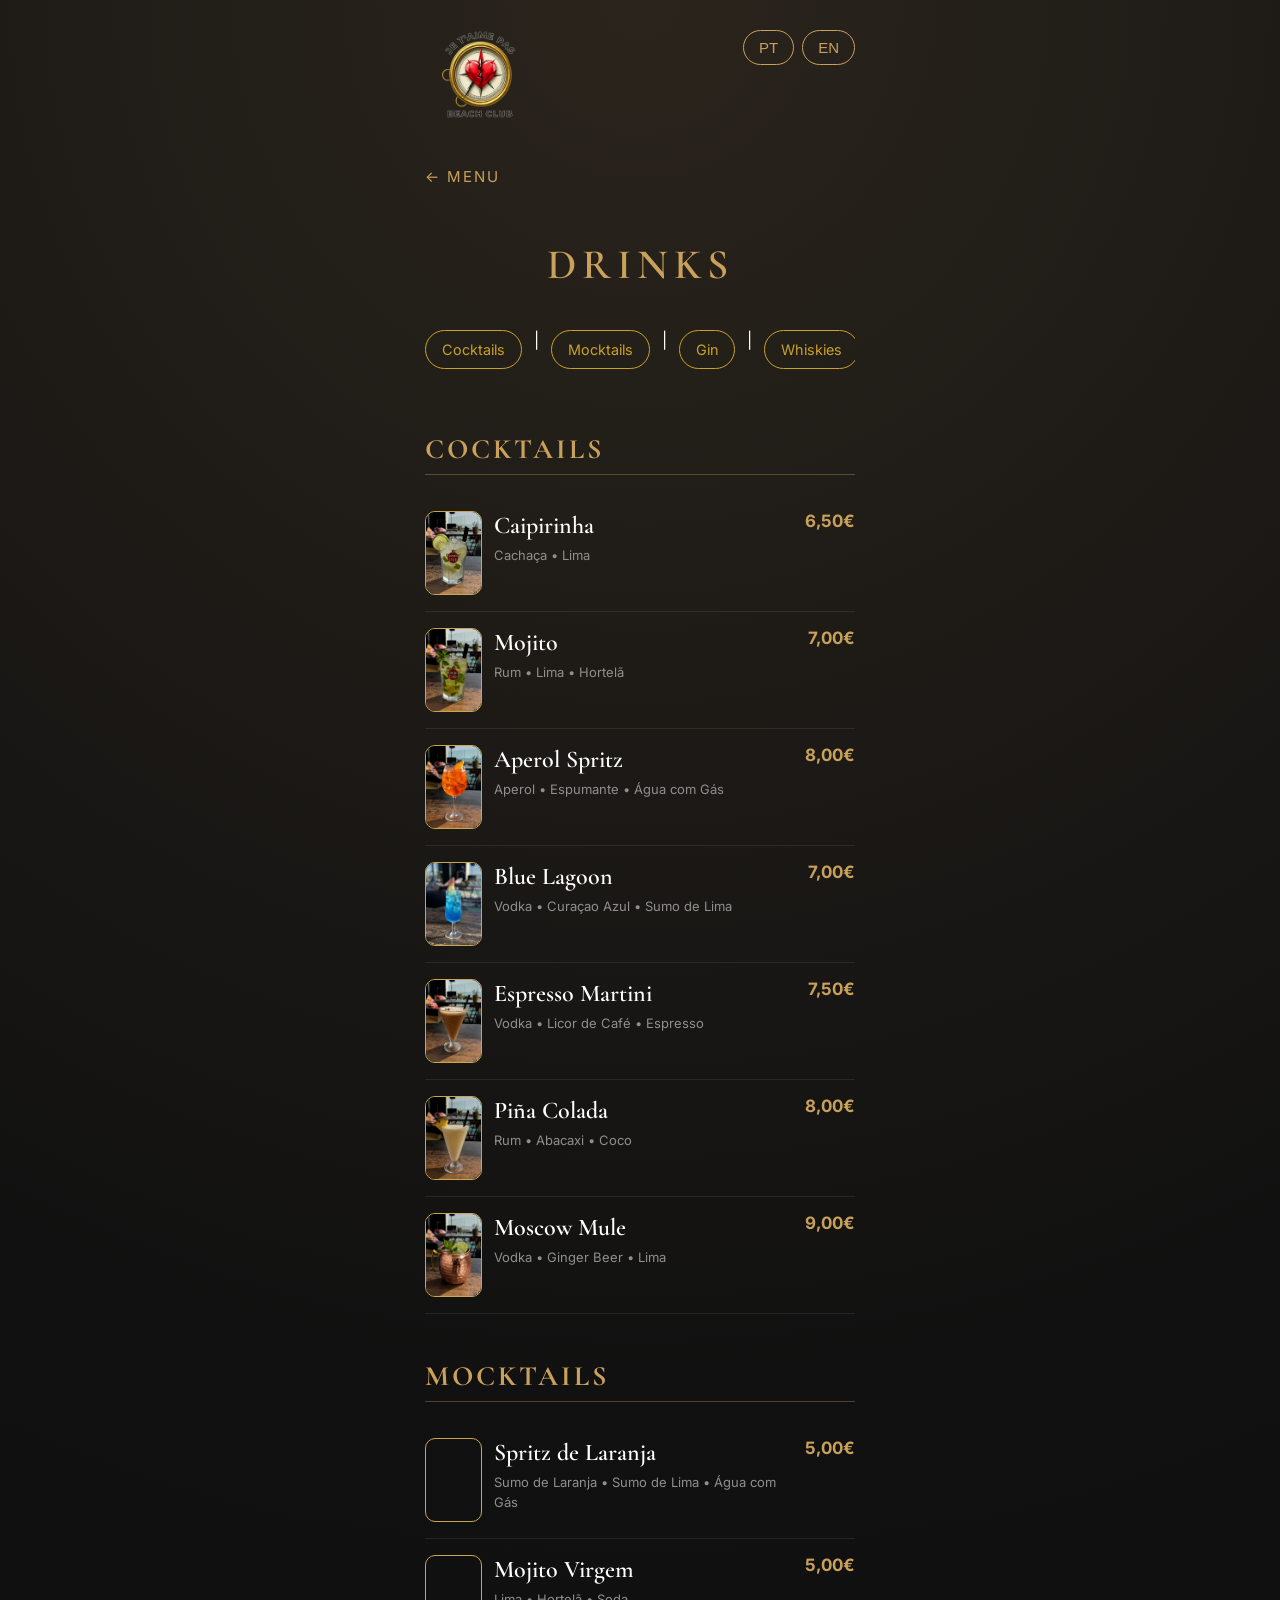
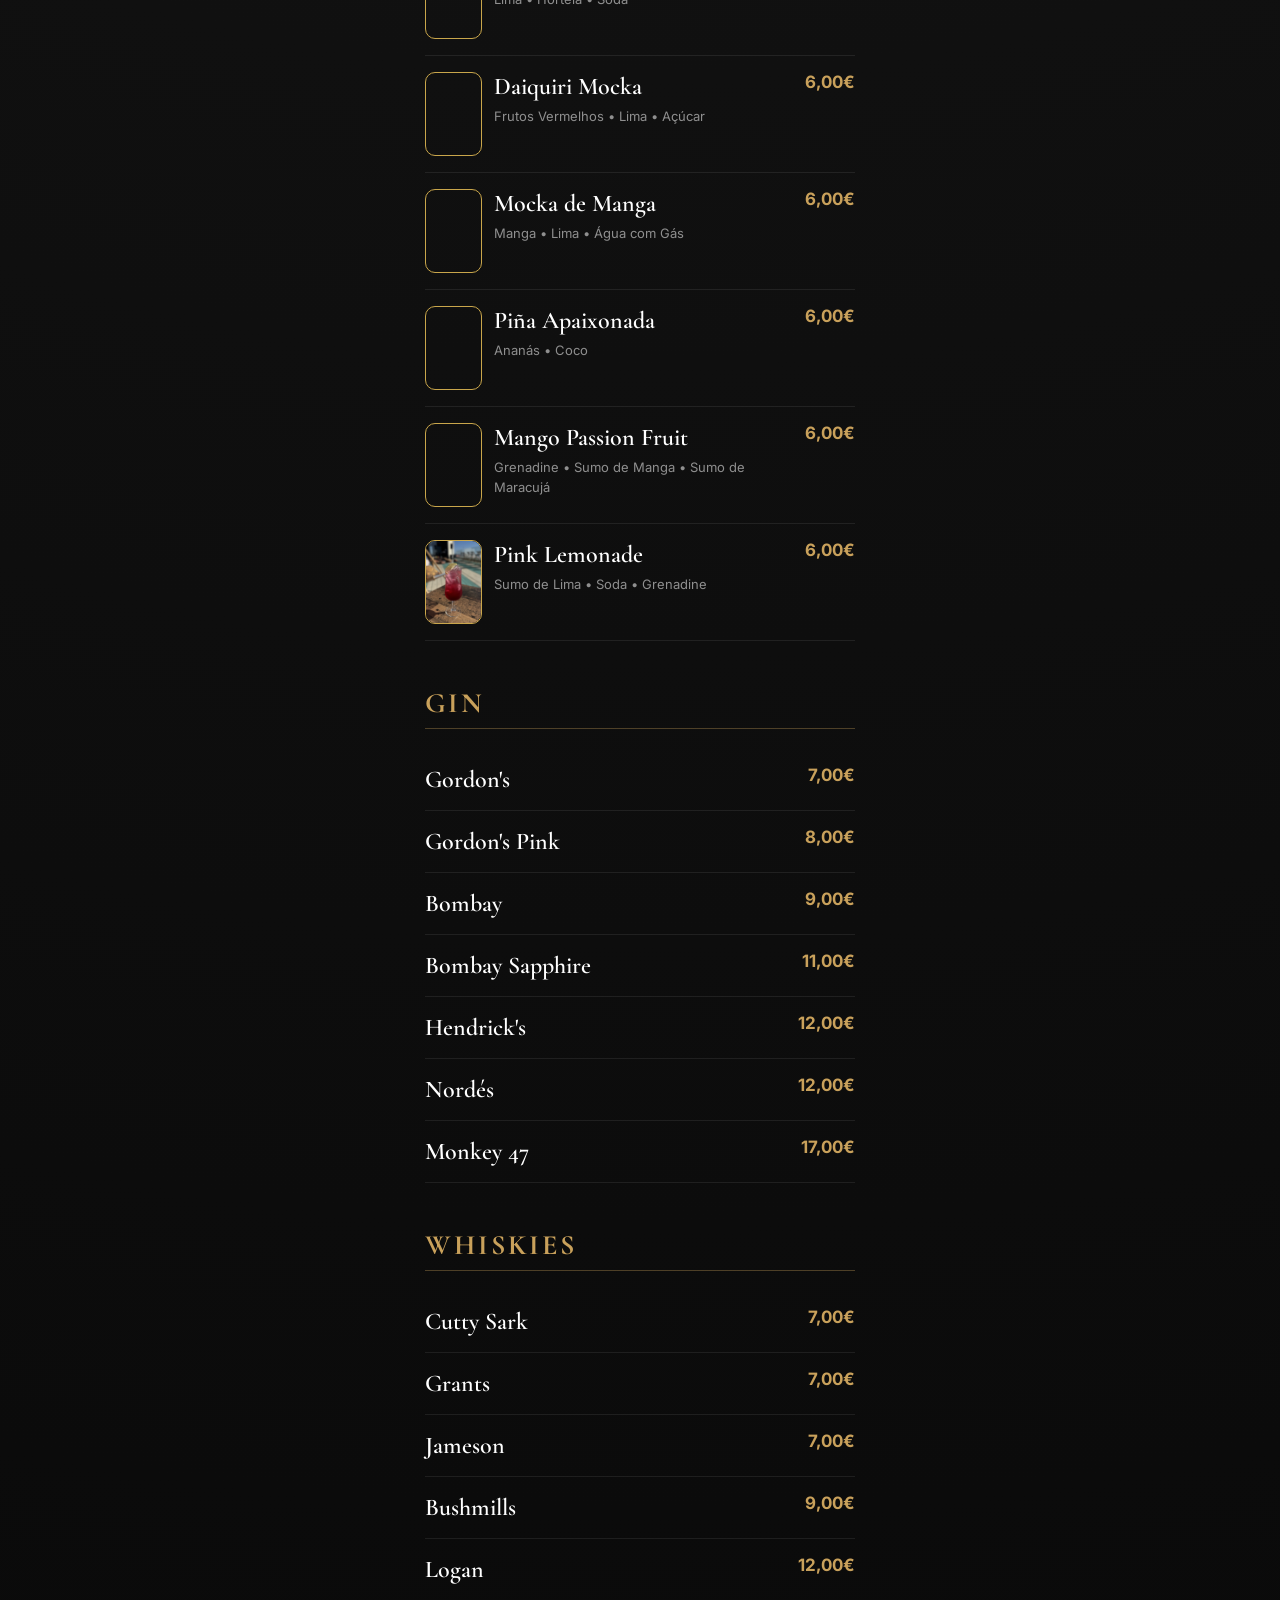
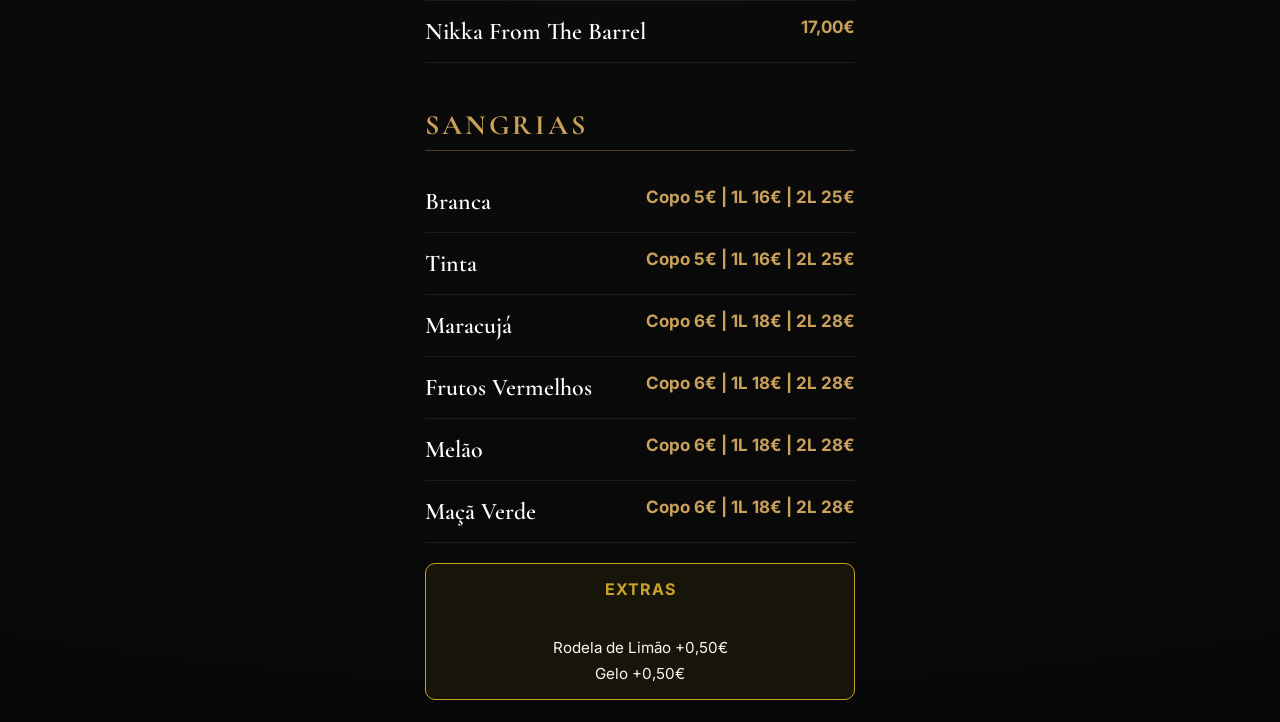
==== drinks.html @ b37f5571 "Update drinks.html" ====
<!DOCTYPE html>
<html lang="pt">
<head>

<meta charset="UTF-8">
<meta name="viewport" content="width=device-width, initial-scale=1.0">

<title>Drinks | Je T'aime Pas Beach Club</title>

<link rel="preconnect" href="https://fonts.googleapis.com">
<link rel="preconnect" href="https://fonts.gstatic.com" crossorigin>

<link href="https://fonts.googleapis.com/css2?family=Cormorant+Garamond:wght@500;600;700&family=Inter:wght@300;400;500;600&display=swap" rel="stylesheet">

<link rel="stylesheet" href="style.css">

</head>

<body>

<div class="wrap">

<header>

<div class="logo">
<img src="logo.png.PNG" alt="Logo">
</div>

<div class="lang">
<button id="ptBtn">PT</button>
<button id="enBtn">EN</button>
</div>

</header>

<a class="back" href="index.html" id="backMenu">← MENU</a>

<h1 id="drinksTitle">DRINKS</h1>

<nav class="menu-tabs">
    <a href="#cocktails">Cocktails</a>
    <span>|</span>
    <a href="#mocktails">Mocktails</a>
    <span>|</span>
    <a href="#gin">Gin</a>
    <span>|</span>
    <a href="#whiskies">Whiskies</a>
    <span>|</span>
    <a href="#sangrias">Sangrias</a>
</nav>

<h2 id="cocktails">COCKTAILS</h2>

<!-- Caipirinha -->

<div class="drink">

    <img src="caipirinha.JPG"
         class="drink-photo"
         onclick="openImage(this.src)"
         alt="Caipirinha">

    <div class="drink-info">
        <strong>Caipirinha</strong>
        <small>Cachaça • Lima</small>
    </div>

    <span>6,50€</span>

</div>

<!-- Mojito -->

<div class="drink">

    <img src="mojito.jpg"
     class="drink-photo"
     onclick="openImage(this.src)"
     alt="Mojito">

    <div class="drink-info">
        <strong>Mojito</strong>
        <small>Rum • Lima • Hortelã</small>
    </div>

    <span>7,00€</span>

</div>

<!-- Aperol -->

<div class="drink">

    <img src="aperolspritz.JPG"
         class="drink-photo"
         onclick="openImage(this.src)"
         alt="Aperol Spritz">

    <div class="drink-info">
        <strong>Aperol Spritz</strong>
        <small>Aperol • Espumante • Água com Gás</small>
    </div>

    <span>8,00€</span>

</div>

<!-- Blue Lagoon -->

<div class="drink">

    <img src="bluelagoon.jpg"
         class="drink-photo"
         onclick="openImage(this.src)"
         alt="Blue Lagoon">

    <div class="drink-info">
        <strong>Blue Lagoon</strong>
        <small>Vodka • Curaçao Azul • Sumo de Lima</small>
    </div>

    <span>7,00€</span>

</div>
    
<!-- Espresso Martini -->

<div class="drink">

    <img src="espressomartini.jpg"
         class="drink-photo"
         onclick="openImage(this.src)"
         alt="Espresso Martini">

    <div class="drink-info">
        <strong>Espresso Martini</strong>
        <small>Vodka • Licor de Café • Espresso</small>
    </div>

    <span>7,50€</span>

</div>

<!-- Piña Colada -->

<div class="drink">

    <img src="pinacolada.jpg"
         class="drink-photo"
         onclick="openImage(this.src)"
         alt="Piña Colada">

    <div class="drink-info">
        <strong>Piña Colada</strong>
        <small>Rum • Abacaxi • Coco</small>
    </div>

    <span>8,00€</span>

</div>

<!-- Moscow Mule -->

<div class="drink">

    <img src="moscowmule.jpg"
         class="drink-photo"
         onclick="openImage(this.src)"
         alt="Moscow Mule">

    <div class="drink-info">
        <strong>Moscow Mule</strong>
        <small>Vodka • Ginger Beer • Lima</small>
    </div>

    <span>9,00€</span>

</div>

<h2 id="mocktails">MOCKTAILS</h2>

<div class="drink">

    <div class="drink-photo"></div>

    <div class="drink-info">
        <strong>Spritz de Laranja</strong>
        <small>Sumo de Laranja • Sumo de Lima • Água com Gás</small>
    </div>

    <span>5,00€</span>

</div>

<div class="drink">

    <div class="drink-photo"></div>

    <div class="drink-info">
        <strong>Mojito Virgem</strong>
        <small>Lima • Hortelã • Soda</small>
    </div>

    <span>5,00€</span>

</div>

<div class="drink">

    <div class="drink-photo"></div>

    <div class="drink-info">
        <strong>Daiquiri Mocka</strong>
        <small>Frutos Vermelhos • Lima • Açúcar</small>
    </div>

    <span>6,00€</span>

</div>

<div class="drink">

    <div class="drink-photo"></div>

    <div class="drink-info">
        <strong>Mocka de Manga</strong>
        <small>Manga • Lima • Água com Gás</small>
    </div>

    <span>6,00€</span>

</div>

<div class="drink">

    <div class="drink-photo"></div>

    <div class="drink-info">
        <strong>Piña Apaixonada</strong>
        <small>Ananás • Coco</small>
    </div>

    <span>6,00€</span>

</div>

<div class="drink">

    <div class="drink-photo"></div>

    <div class="drink-info">
        <strong>Mango Passion Fruit</strong>
        <small>Grenadine • Sumo de Manga • Sumo de Maracujá</small>
    </div>

    <span>6,00€</span>

</div>

<div class="drink">

    <img src="pinklemonade.jpg"
         class="drink-photo"
         onclick="openImage(this.src)"
         alt="Pink Lemonade">

    <div class="drink-info">
        <strong>Pink Lemonade</strong>
        <small>Sumo de Lima • Soda • Grenadine</small>
    </div>

    <span>6,00€</span>

</div>
<h2 id="gin">GIN</h2>

<div class="drink">
    <div class="drink-info">
        <strong>Gordon's</strong>
    </div>
    <span>7,00€</span>
</div>

<div class="drink">
    <div class="drink-info">
        <strong>Gordon's Pink</strong>
    </div>
    <span>8,00€</span>
</div>

<div class="drink">
    <div class="drink-info">
        <strong>Bombay</strong>
    </div>
    <span>9,00€</span>
</div>

<div class="drink">
    <div class="drink-info">
        <strong>Bombay Sapphire</strong>
    </div>
    <span>11,00€</span>
</div>

<div class="drink">
    <div class="drink-info">
        <strong>Hendrick's</strong>
    </div>
    <span>12,00€</span>
</div>

<div class="drink">
    <div class="drink-info">
        <strong>Nordés</strong>
    </div>
    <span>12,00€</span>
</div>

<div class="drink">
    <div class="drink-info">
        <strong>Monkey 47</strong>
    </div>
    <span>17,00€</span>
</div>

<h2 id="whiskies">WHISKIES</h2>

<div class="drink">
    <div class="drink-info">
        <strong>Cutty Sark</strong>
    </div>
    <span>7,00€</span>
</div>

<div class="drink">
    <div class="drink-info">
        <strong>Grants</strong>
    </div>
    <span>7,00€</span>
</div>

<div class="drink">
    <div class="drink-info">
        <strong>Jameson</strong>
    </div>
    <span>7,00€</span>
</div>

<div class="drink">
    <div class="drink-info">
        <strong>Bushmills</strong>
    </div>
    <span>9,00€</span>
</div>

<div class="drink">
    <div class="drink-info">
        <strong>Logan</strong>
    </div>
    <span>12,00€</span>
</div>

<div class="drink">
    <div class="drink-info">
        <strong>Nikka From The Barrel</strong>
    </div>
    <span>17,00€</span>
</div>

<h2 id="sangrias">SANGRIAS</h2>

<div class="drink">
    <div class="drink-info">
        <strong>Branca</strong>
    </div>
    <span>Copo 5€ | 1L 16€ | 2L 25€</span>
</div>

<div class="drink">
    <div class="drink-info">
        <strong>Tinta</strong>
    </div>
    <span>Copo 5€ | 1L 16€ | 2L 25€</span>
</div>

<div class="drink">
    <div class="drink-info">
        <strong>Maracujá</strong>
    </div>
    <span>Copo 6€ | 1L 18€ | 2L 28€</span>
</div>

<div class="drink">
    <div class="drink-info">
        <strong>Frutos Vermelhos</strong>
    </div>
    <span>Copo 6€ | 1L 18€ | 2L 28€</span>
</div>

<div class="drink">
    <div class="drink-info">
        <strong>Melão</strong>
    </div>
    <span>Copo 6€ | 1L 18€ | 2L 28€</span>
</div>

<div class="drink">
    <div class="drink-info">
        <strong>Maçã Verde</strong>
    </div>
    <span>Copo 6€ | 1L 18€ | 2L 28€</span>
</div>

<div class="drink-note">
<strong>Extras</strong><br>
Rodela de Limão +0,50€<br>
Gelo +0,50€
</div>

</div>

<script src="script.js"></script>

</body>
</html>
---- style.css ----
body{
    margin:0;
    color:white;
    font-family:'Inter',sans-serif;
    background:
        radial-gradient(circle at top,#2a241c 0%,#111111 35%,#080808 100%);
    min-height:100vh;
}

.wrap{
    max-width:430px;
    margin:auto;
    padding:22px;
}

header{
    display:flex;
    justify-content:space-between;
    align-items:flex-start;
    margin-bottom:25px;
}

.logo img{
    width:110px;
    height:auto;
    display:block;
}

.lang{
    display:flex;
    gap:8px;
    margin-top:8px;
}

.lang button{
    background:transparent;
    border:1px solid #C9A15B;
    color:#C9A15B;
    border-radius:30px;
    padding:8px 15px;
    font-size:15px;
    cursor:pointer;
}

h1{
    font-family:'Cormorant Garamond',serif;
    font-size:42px;
    font-weight:600;
    letter-spacing:6px;
    text-align:center;
    color:#C9A15B;
}

.card{
    display:flex;
    justify-content:space-between;
    align-items:center;
    text-decoration:none;
    color:white;
    margin:16px 0;
    padding:18px 20px;
    border-radius:16px;

    background:rgba(255,255,255,.04);
    border:1px solid rgba(201,161,91,.25);

    backdrop-filter:blur(10px);

    transition:.3s;
}

.card:hover{
    background:#C9A15B;
    color:#0b0b0b;
}

.disabled{
    opacity:.45;
}
.card{
    display:flex;
    justify-content:space-between;
    align-items:center;
}

.card span{
    color:#C9A15B;
    font-size:24px;
}

.card small{
    display:block;
    font-size:12px;
    color:#888;
    margin-top:4px;
    font-weight:400;
}
/* ---------- DRINKS ---------- */

.back{
    display:inline-block;
    margin:10px 0 25px;
    color:#C9A15B;
    text-decoration:none;
    font-size:15px;
    letter-spacing:2px;
}

h2{
    color:#C9A15B;
    font-family:'Cormorant Garamond',serif;
    font-size:28px;
    letter-spacing:3px;
    margin-top:45px;
    margin-bottom:20px;
    border-bottom:1px solid rgba(201,161,91,.35);
    padding-bottom:8px;
}

.drink{
    display:flex;
    justify-content:space-between;
    align-items:flex-start;
    gap:15px;
    padding:16px 0;
    border-bottom:1px solid rgba(255,255,255,.08);
}

.drink strong{
    display:block;
    font-size:24px;
    font-family:'Cormorant Garamond',serif;
    font-weight:600;
    color:#ffffff;
}

.drink small{
    display:block;
    margin-top:6px;
    color:#8f8f8f;
    font-size:13px;
    line-height:1.5;
}

.drink span{
    color:#C9A15B;
    font-weight:700;
    white-space:nowrap;
    margin-left:15px;
    font-size:17px;
}
.card{
    transition:all .3s ease;
    cursor:pointer;
}

.card:hover{
    transform:translateY(-4px);
    box-shadow:0 12px 30px rgba(201,161,91,.25);
}

.card:active{
    transform:scale(.98);
}

.logo img{
    animation:fadeDown 1s ease;
}

main{
    animation:fadeUp .8s ease;
}

@keyframes fadeDown{
    from{
        opacity:0;
        transform:translateY(-20px);
    }
    to{
        opacity:1;
        transform:translateY(0);
    }
}

@keyframes fadeUp{
    from{
        opacity:0;
        transform:translateY(25px);
    }
    to{
        opacity:1;
        transform:translateY(0);
    }
}
.menu-tabs a{
    color:#ffffff;
    text-decoration:none;
}

.menu-tabs a:hover{
    color:#C9A15B;
}

.menu-tabs a:visited{
    color:#ffffff;
}

.menu-tabs a:active{
    color:#C9A15B;
}
.drink-note {
    margin-top: 20px;
    padding: 12px 16px;
    border: 1px solid #c9a227;
    border-radius: 10px;
    background: rgba(201, 162, 39, 0.08);
    color: #f5f5f5;
    font-size: 0.95rem;
    line-height: 1.7;
    text-align: center;
}

.drink-note strong {
    display: block;
    margin-bottom: 6px;
    color: #c9a227;
    font-size: 1rem;
    text-transform: uppercase;
    letter-spacing: 1px;
}
.menu-section {
    margin: 30px 20px;
}

.menu-section h2 {
    color: #c9a227;
    font-size: 1.4rem;
    margin-bottom: 15px;
    border-bottom: 1px solid rgba(201, 162, 39, 0.3);
    padding-bottom: 8px;
}

.menu-item {
    display: flex;
    justify-content: space-between;
    align-items: center;
    padding: 12px 0;
    border-bottom: 1px solid rgba(255,255,255,0.08);
    color: #f5f5f5;
    font-size: 1rem;
}

.menu-item span:last-child {
    color: #c9a227;
    font-weight: bold;
}
.menu-tabs {
    display: flex;
    gap: 10px;
    overflow-x: auto;
    white-space: nowrap;
    padding: 12px 0 18px;
    margin-bottom: 20px;
    scrollbar-width: none;
}

.menu-tabs::-webkit-scrollbar {
    display: none;
}

.menu-tabs a {
    display: inline-block;
    padding: 10px 16px;
    border: 1px solid #c9a227;
    border-radius: 30px;
    color: #c9a227;
    text-decoration: none;
    font-size: 0.9rem;
    transition: 0.3s;
    flex-shrink: 0;
}

.menu-tabs a:hover,
.menu-tabs a:active {
    background: #c9a227;
    color: #000;
}
.menu-tabs {
    display: flex;
    gap: 12px;
    overflow-x: auto;
    white-space: nowrap;
    margin-bottom: 30px;
    scrollbar-width: none;
}

.menu-tabs::-webkit-scrollbar {
    display: none;
}
.drink {
    display: flex;
    align-items: flex-start;
    gap: 12px;
}

.drink-photo {
    width: 55px;
    height: 82px;
    object-fit: cover;
    object-position: center;
    border-radius: 10px;
    border: 1px solid #c9a64b;
    cursor: pointer;
    transition: transform 0.2s ease;
}

.drink-photo:active {
    transform: scale(0.95);
}

.drink-info {
    flex: 1;
    display: flex;
    flex-direction: column;
}
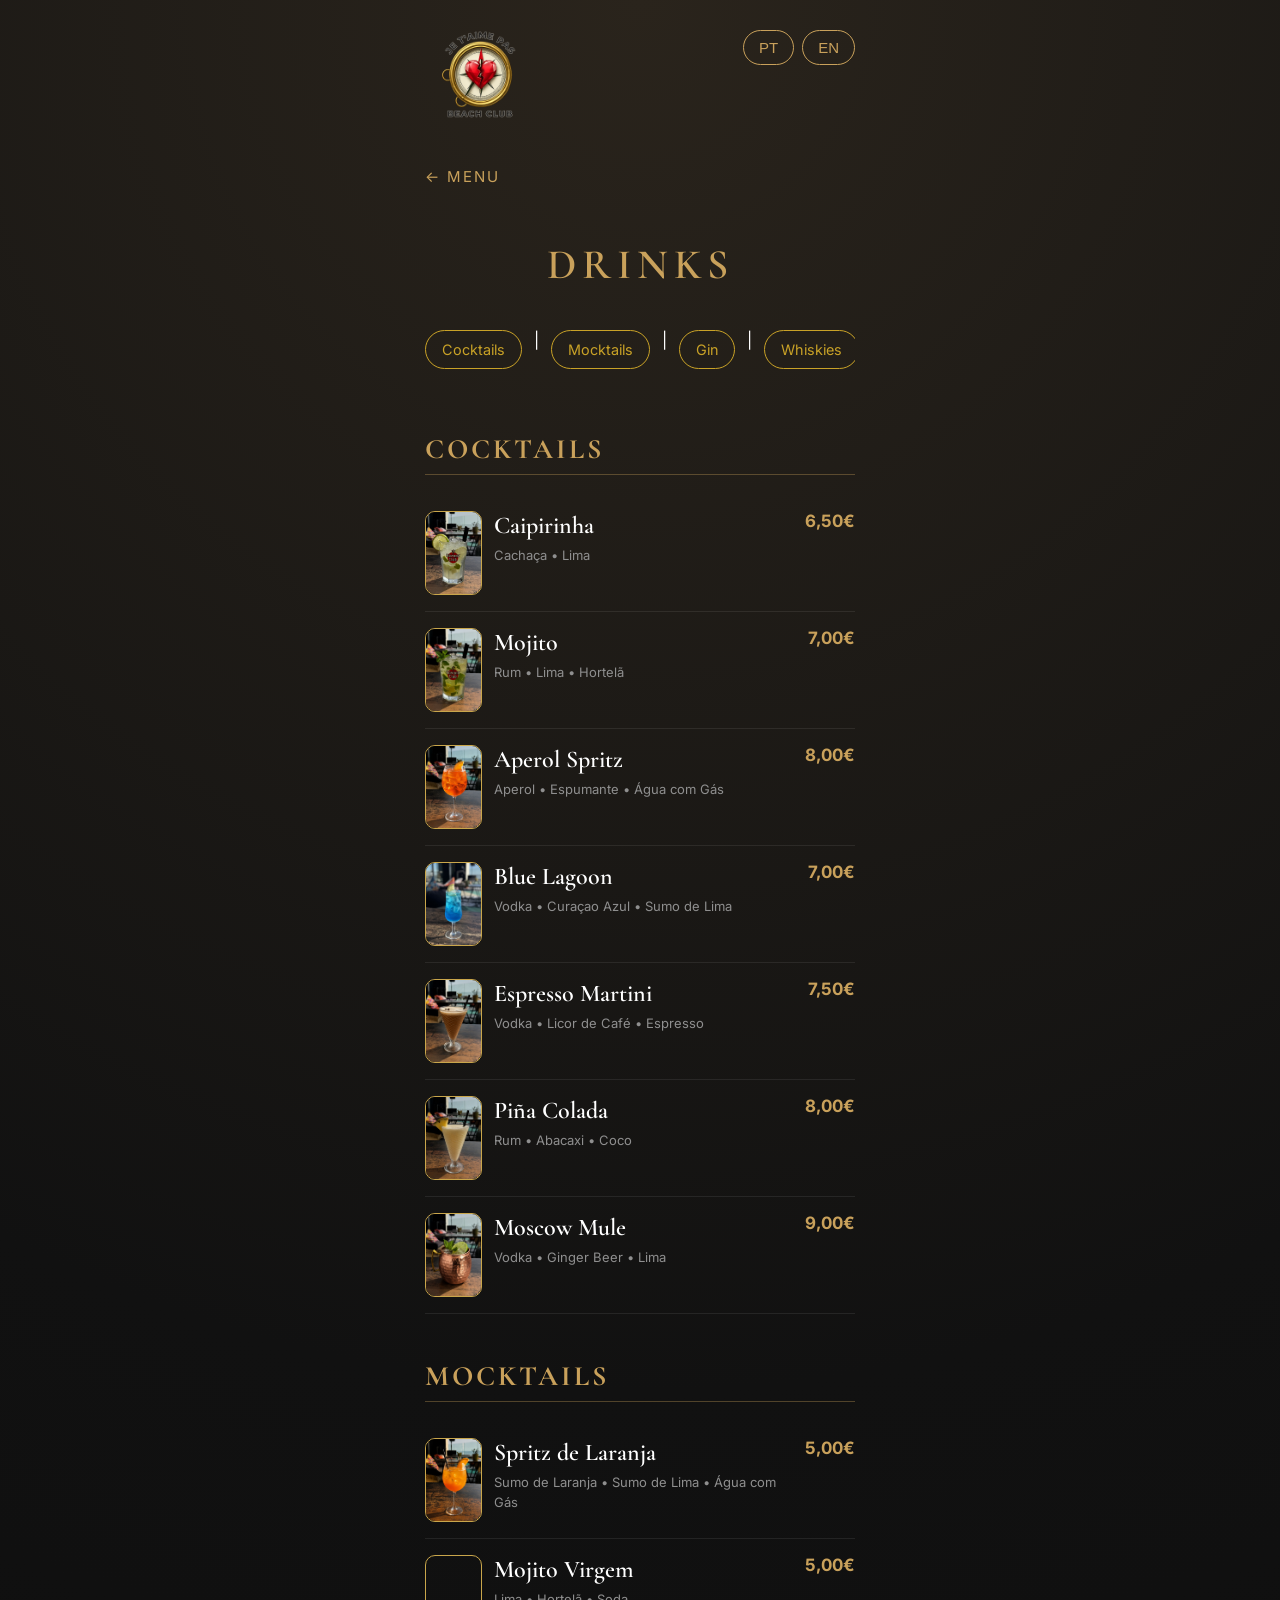
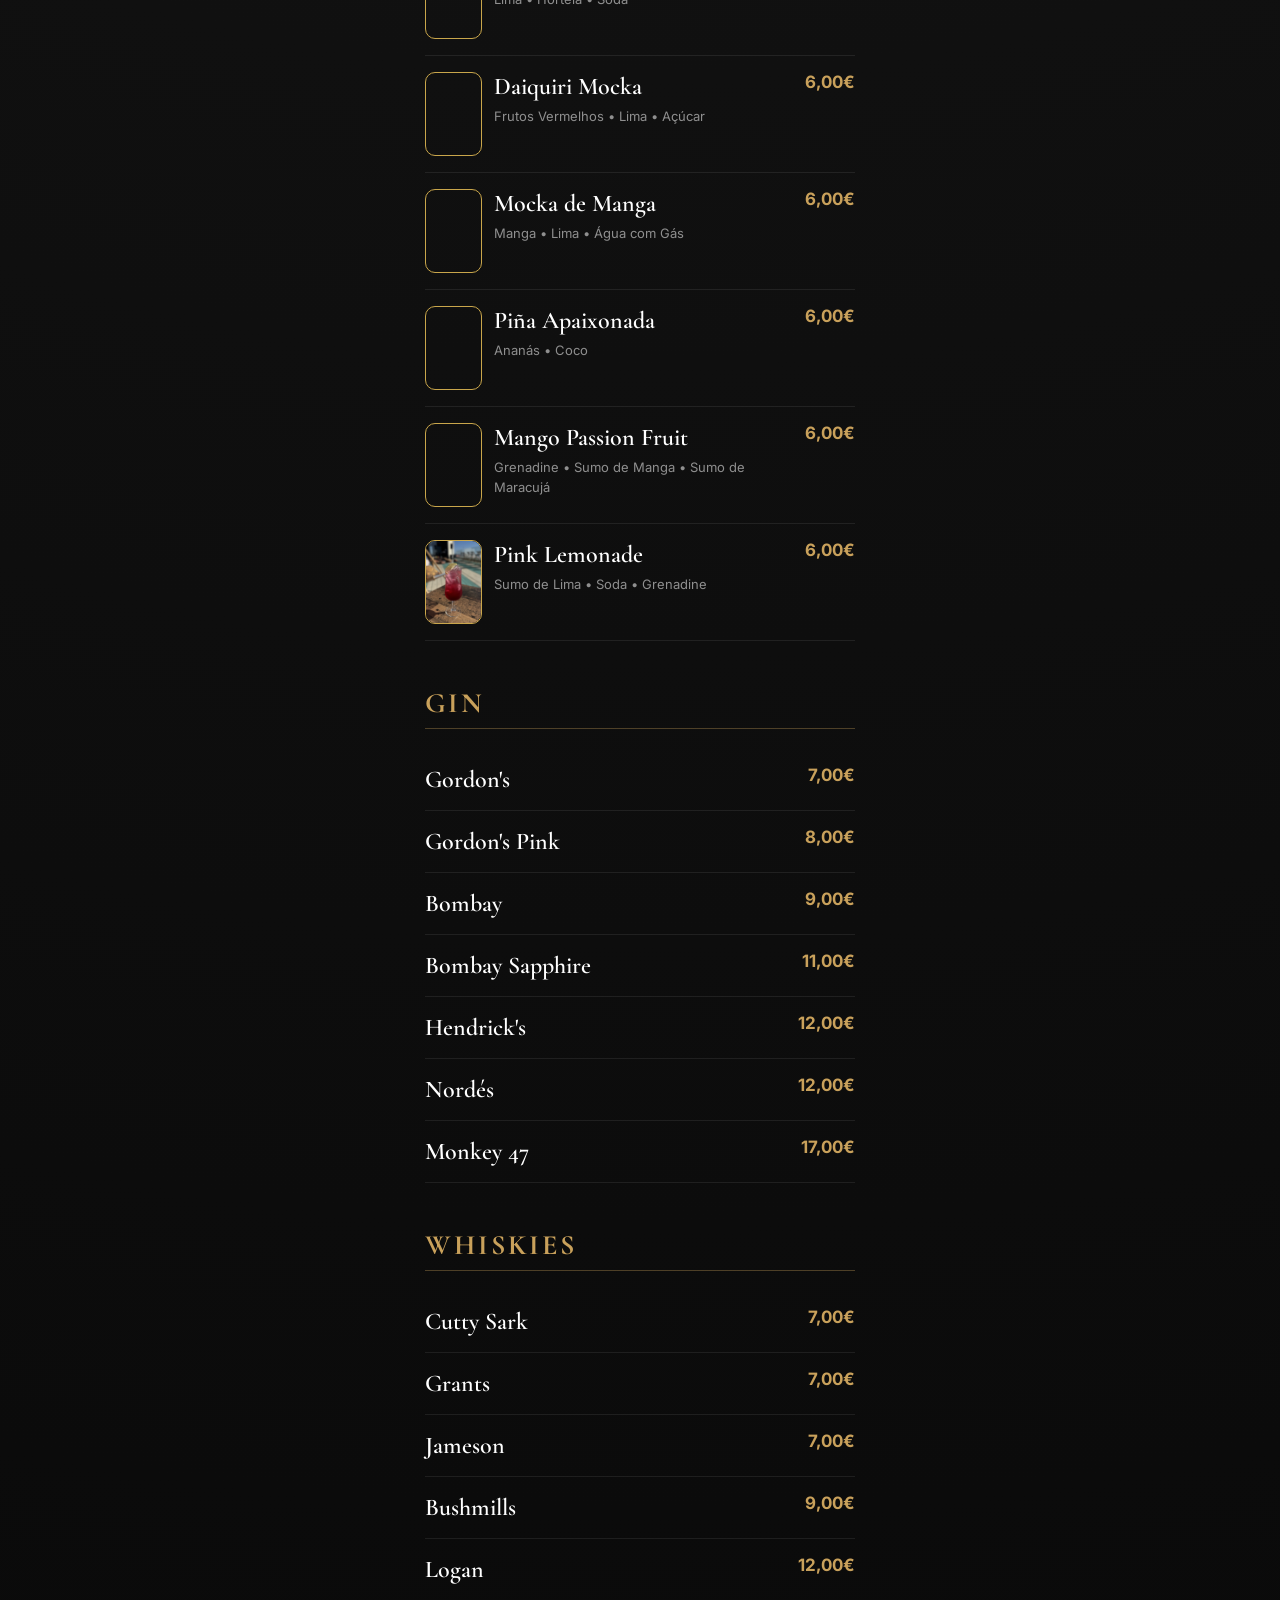
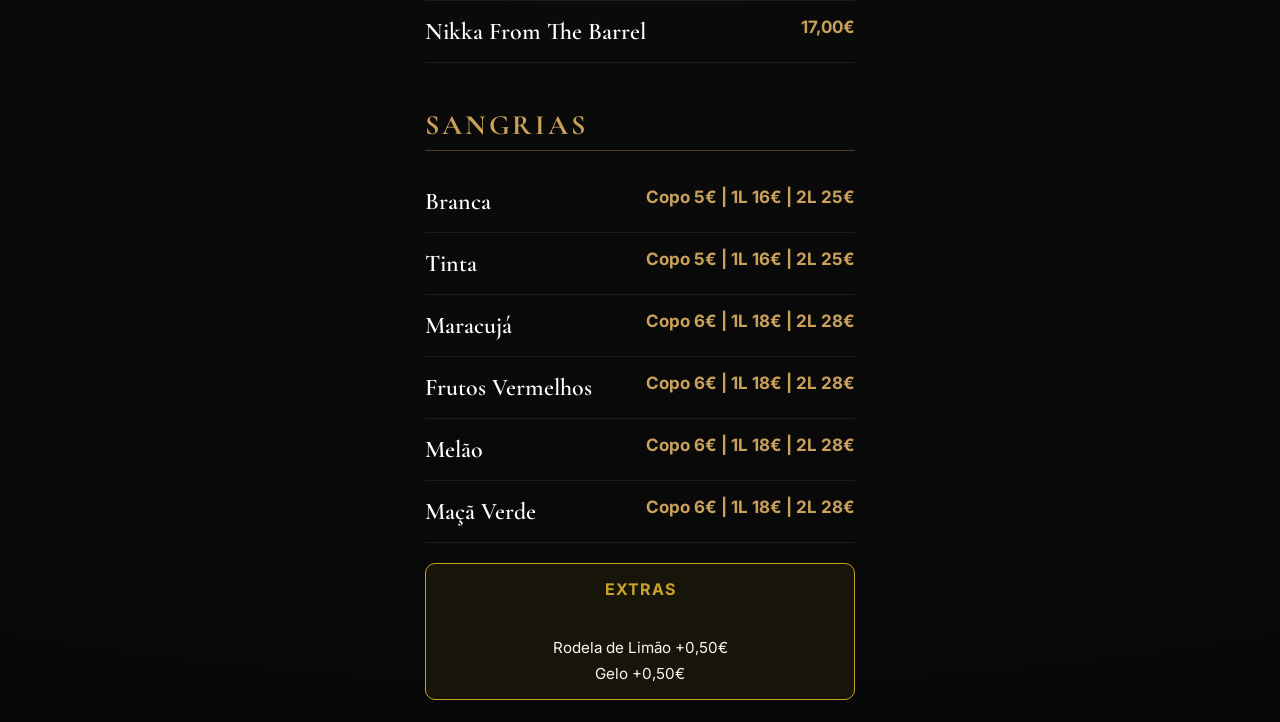
==== commit 5f2d4e89: "Update drinks.html" ====
--- a/drinks.html
+++ b/drinks.html
@@ -181,7 +181,10 @@
 
 <div class="drink">
 
-    <div class="drink-photo"></div>
+    <img src="spritzlaranja.jpg"
+         class="drink-photo"
+         onclick="openImage(this.src)"
+         alt="Spritz de Laranja">
 
     <div class="drink-info">
         <strong>Spritz de Laranja</strong>
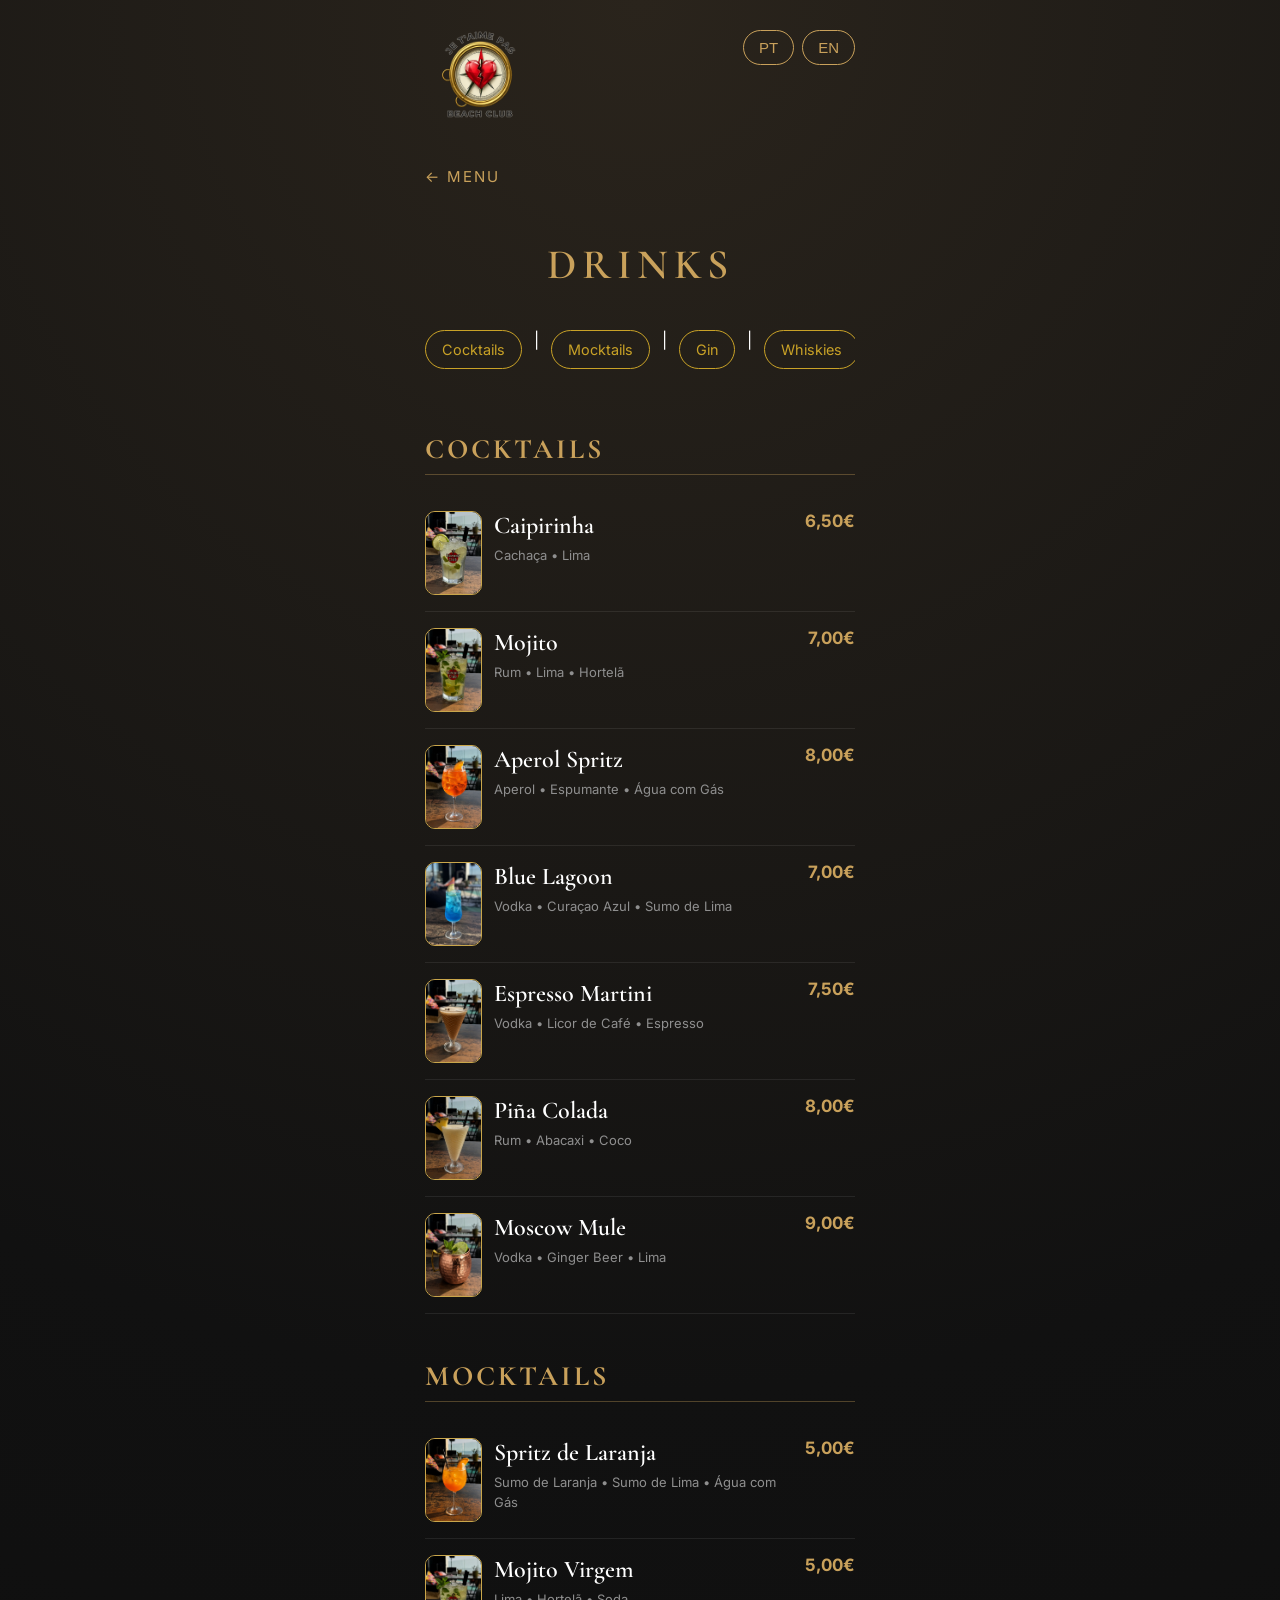
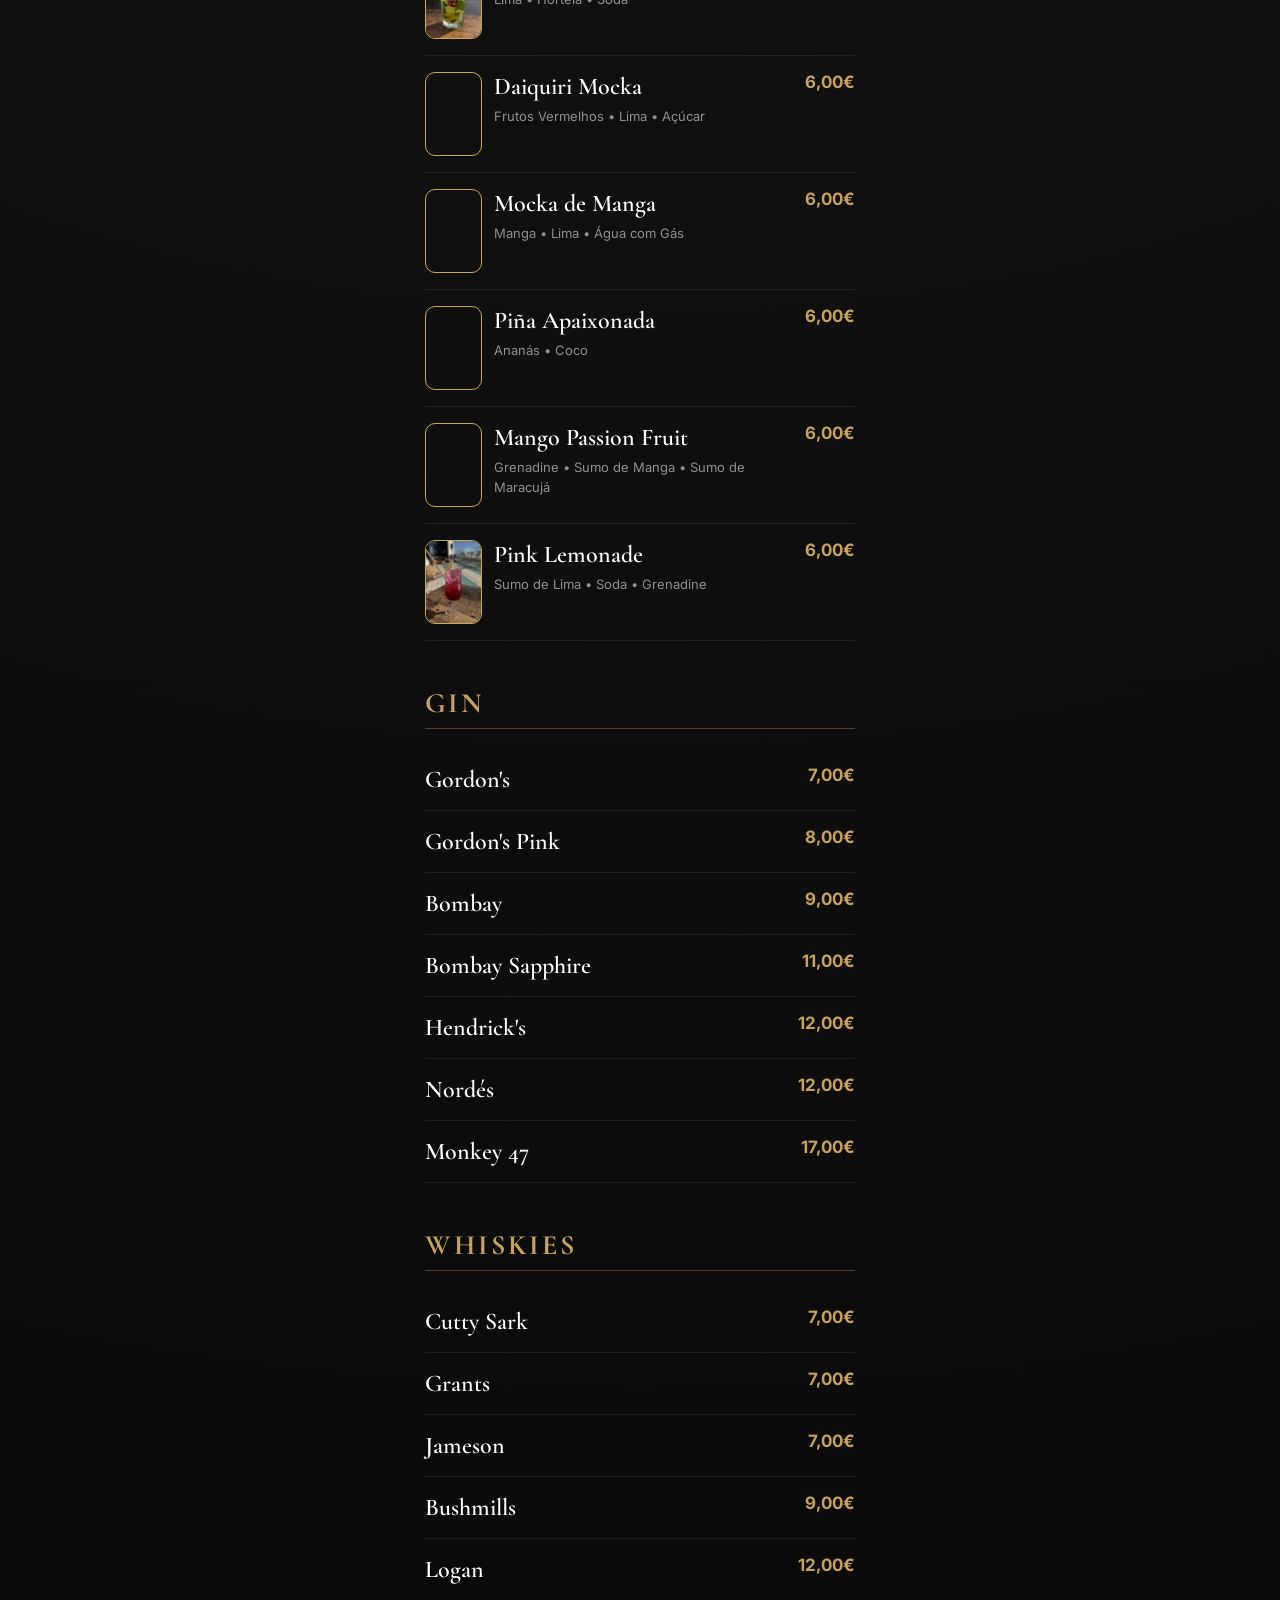
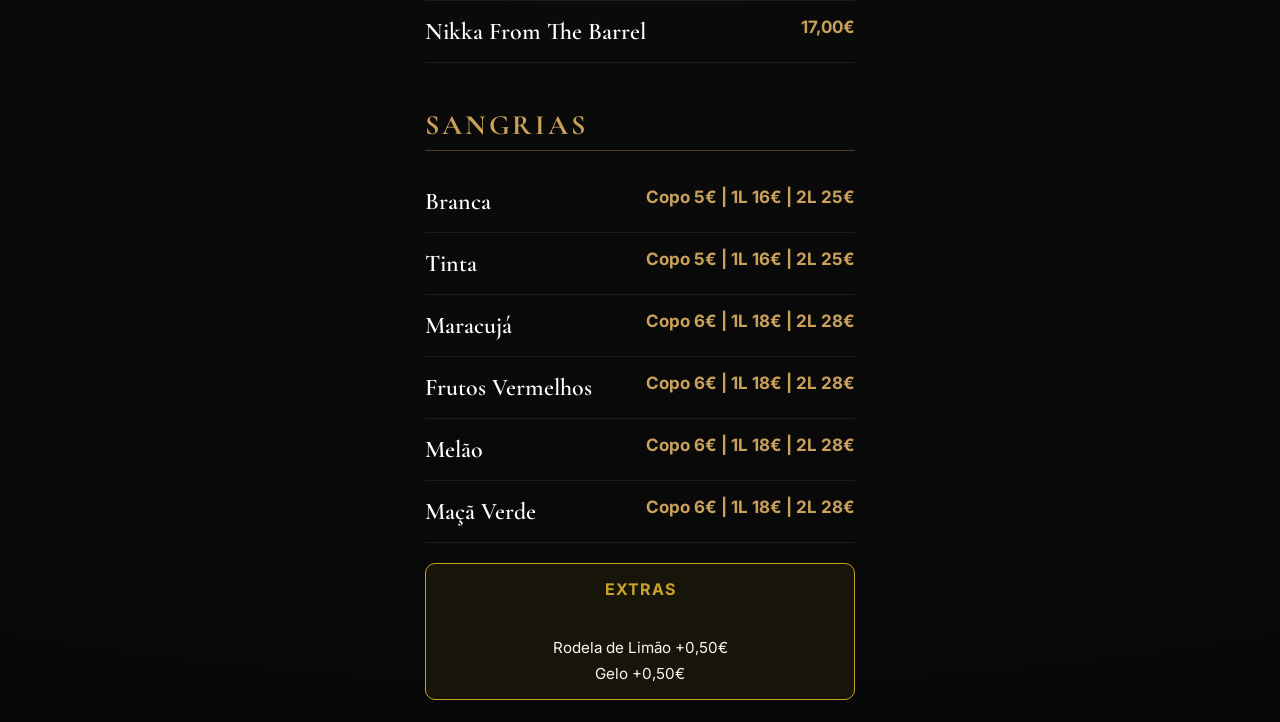
==== commit 7bf7c96a: "Update drinks.html" ====
--- a/drinks.html
+++ b/drinks.html
@@ -197,7 +197,10 @@
 
 <div class="drink">
 
-    <div class="drink-photo"></div>
+    <img src="mojitovirgem.jpg"
+         class="drink-photo"
+         onclick="openImage(this.src)"
+         alt="Mojito Virgem">
 
     <div class="drink-info">
         <strong>Mojito Virgem</strong>
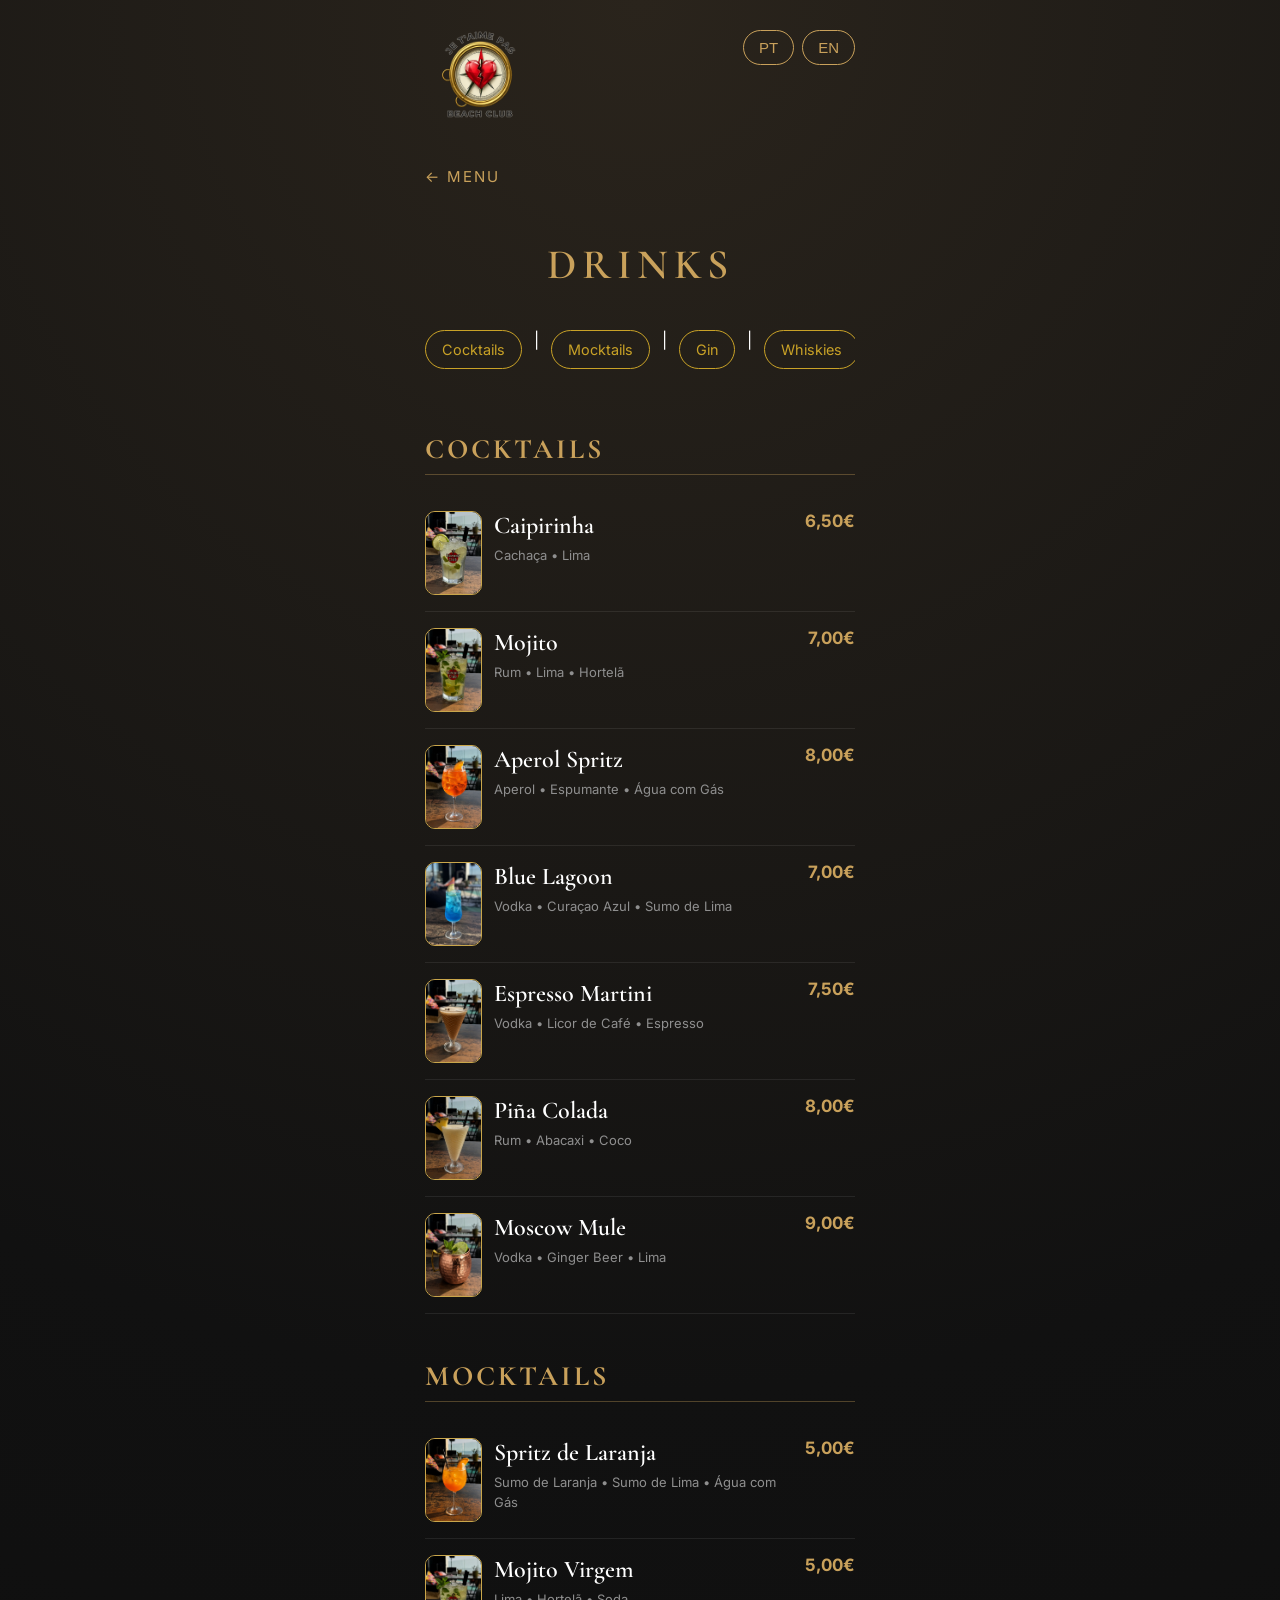
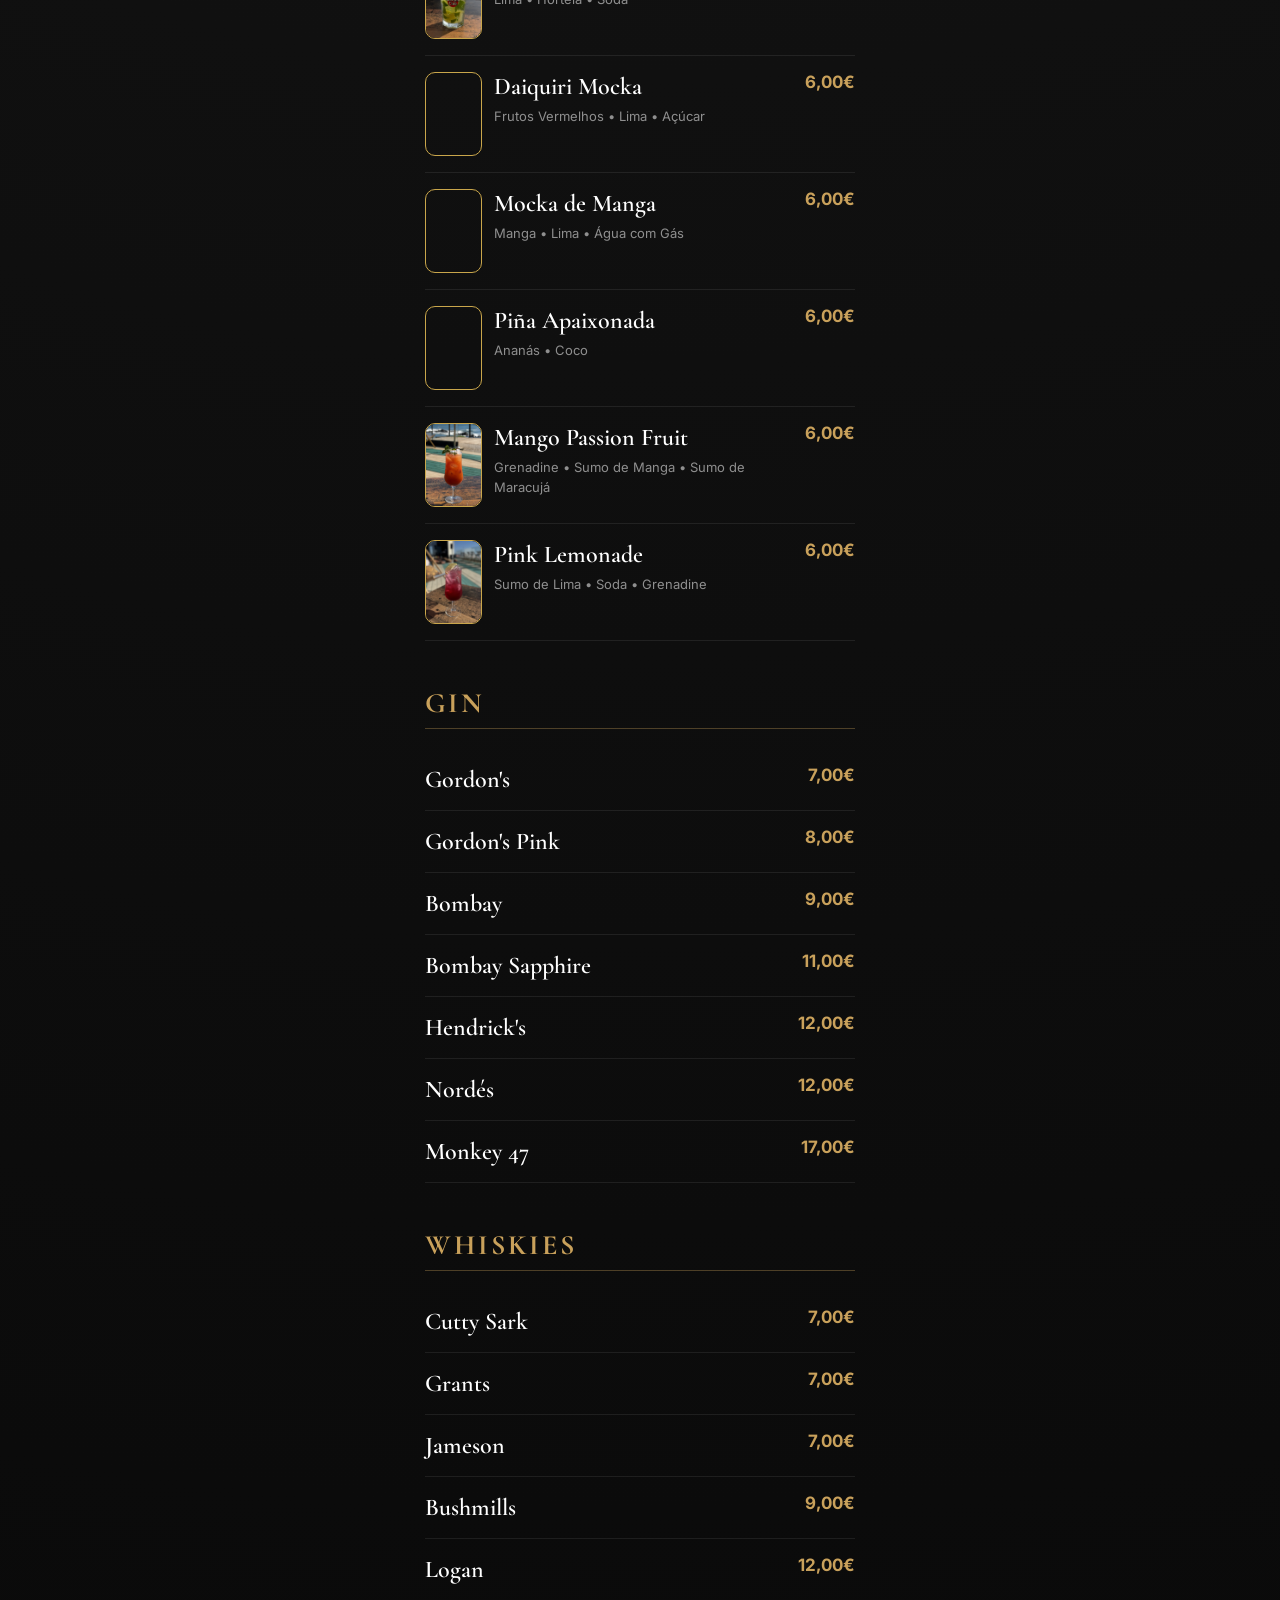
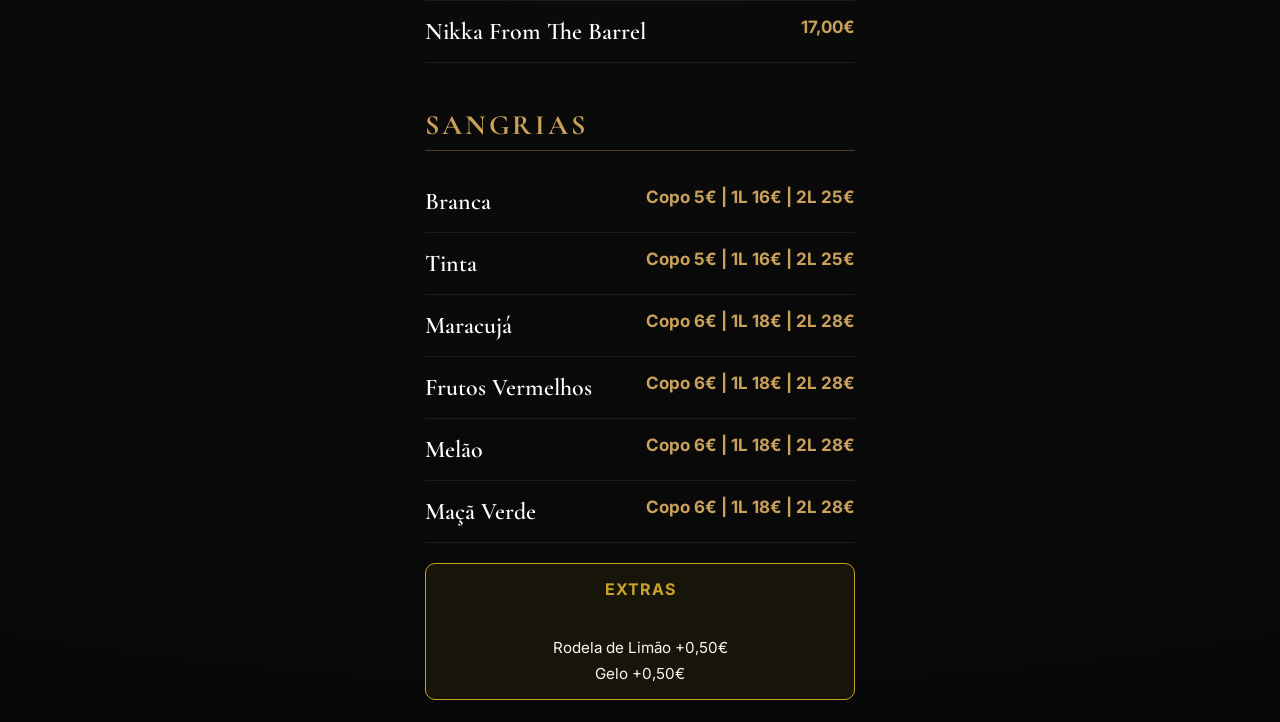
==== commit 8b394018: "Update drinks.html" ====
--- a/drinks.html
+++ b/drinks.html
@@ -252,7 +252,10 @@
 
 <div class="drink">
 
-    <div class="drink-photo"></div>
+    <img src="mangofruit.jpg"
+         class="drink-photo"
+         onclick="openImage(this.src)"
+         alt="Mango Passion Fruit">
 
     <div class="drink-info">
         <strong>Mango Passion Fruit</strong>
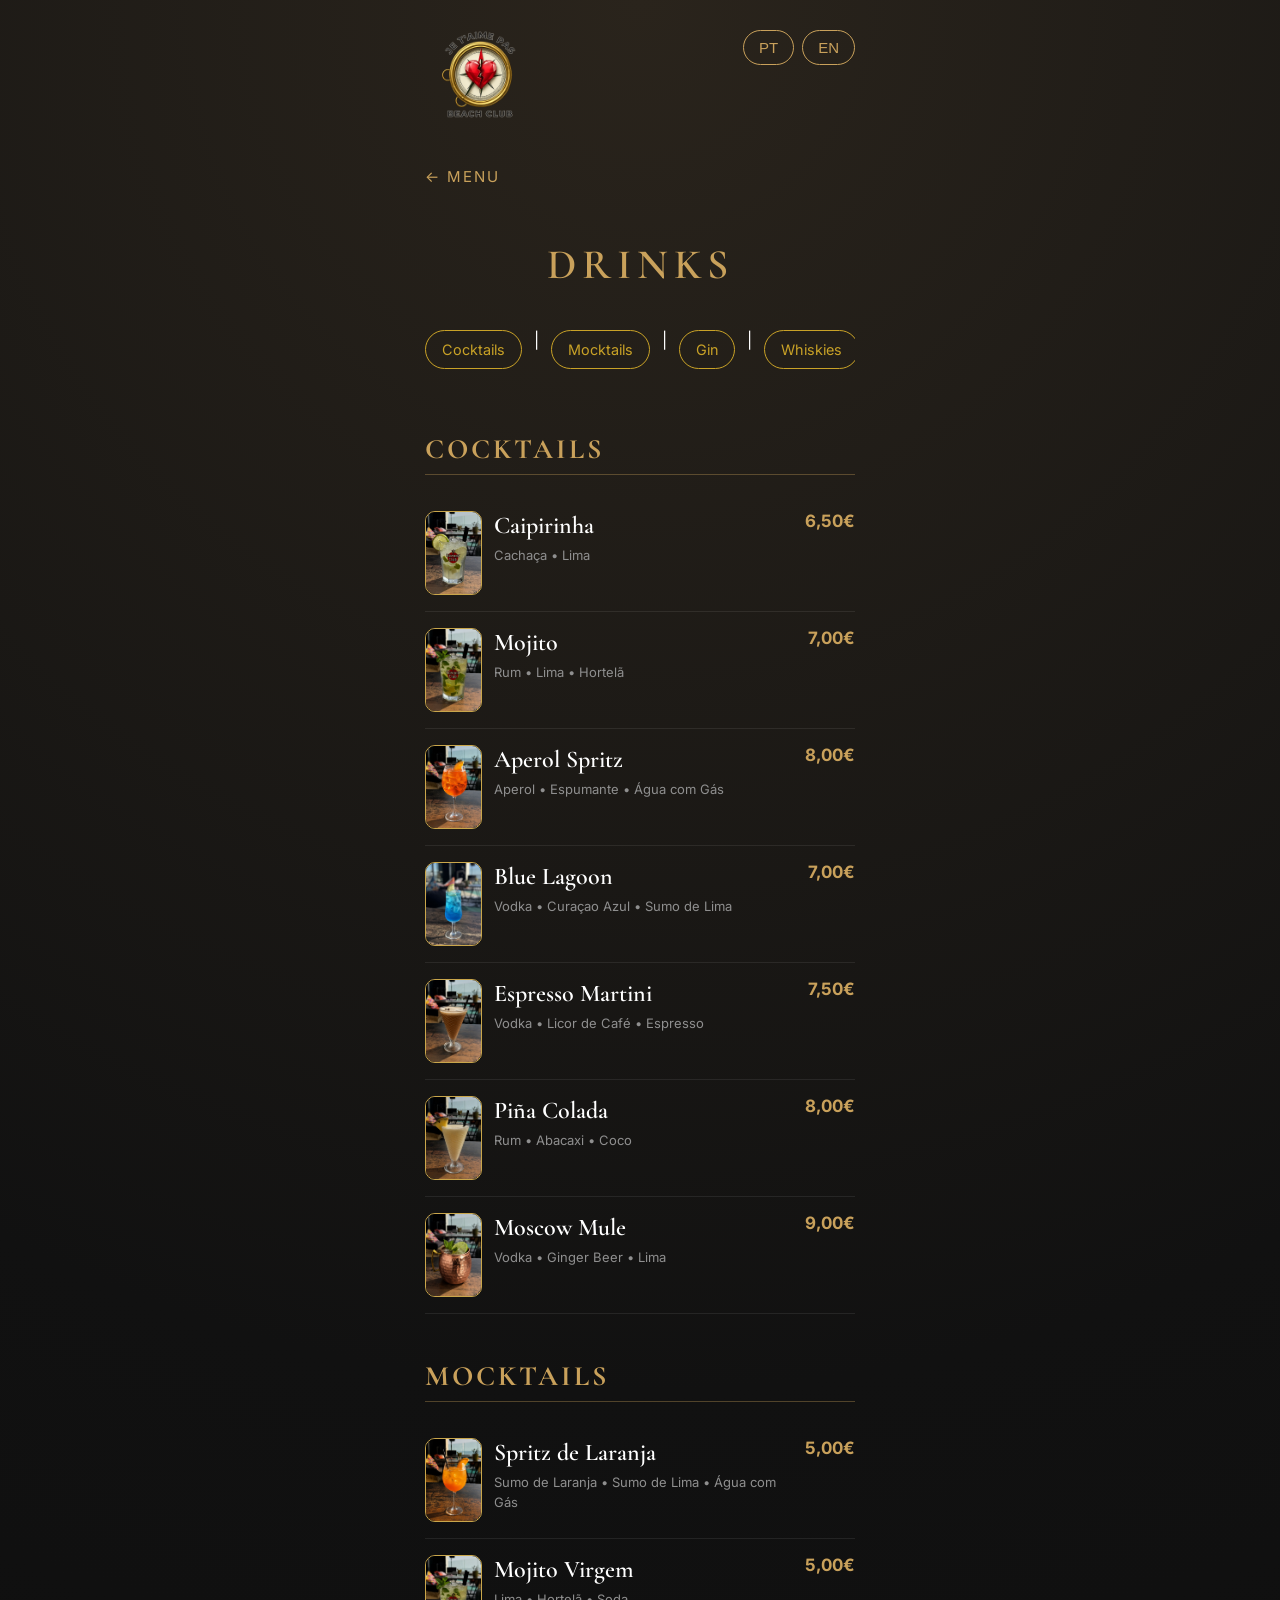
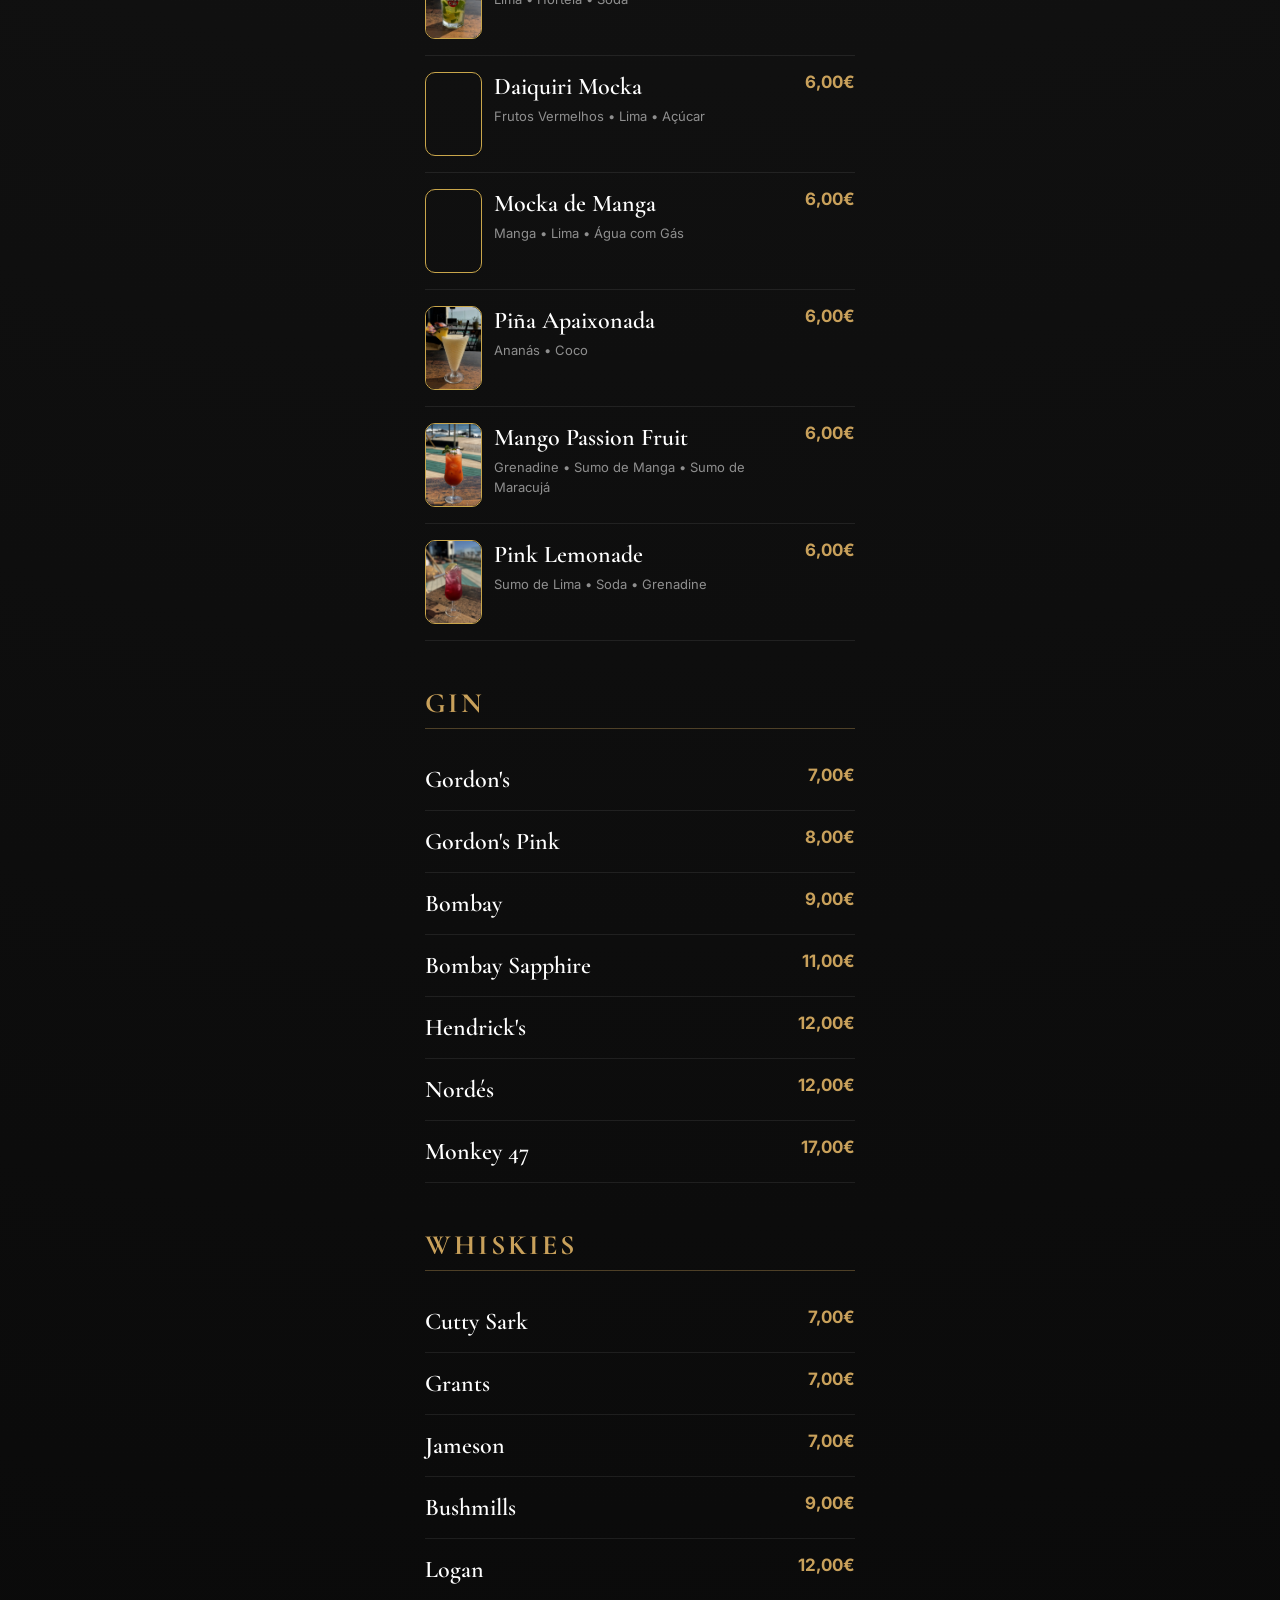
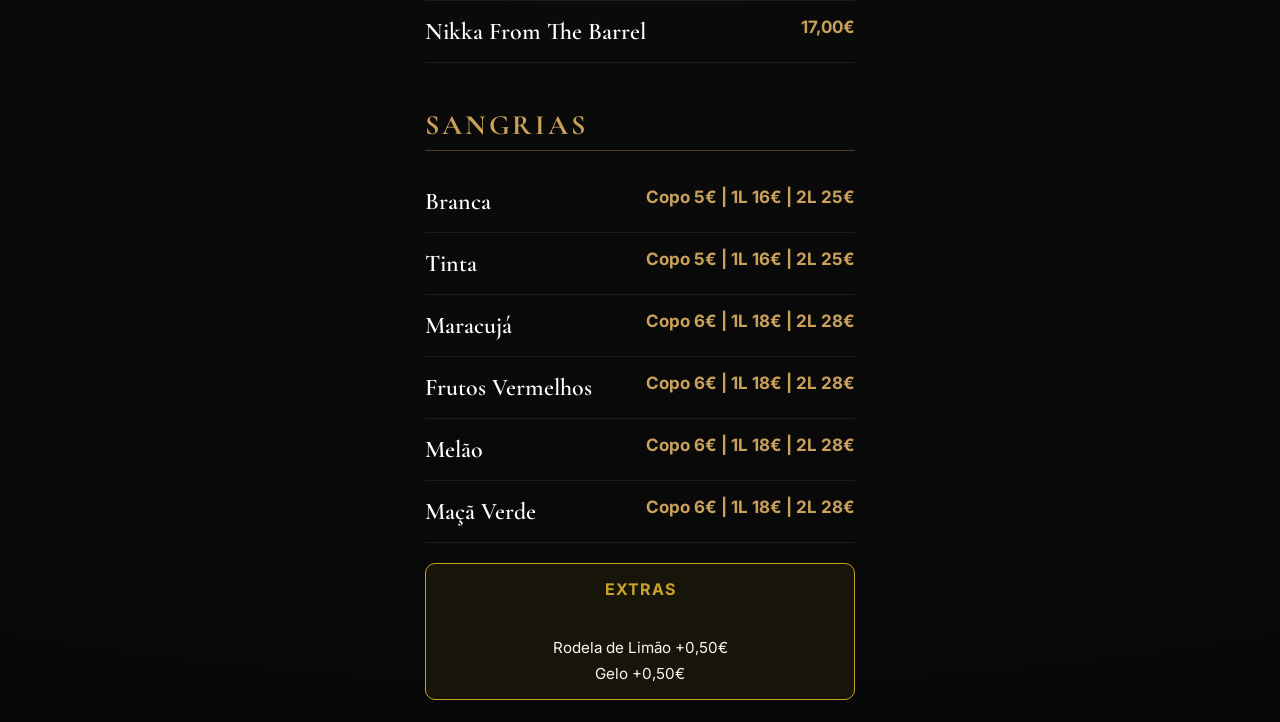
==== commit 7cdf457a: "Update drinks.html" ====
--- a/drinks.html
+++ b/drinks.html
@@ -239,7 +239,10 @@
 
 <div class="drink">
 
-    <div class="drink-photo"></div>
+    <img src="pinacolada.jpg"
+         class="drink-photo"
+         onclick="openImage(this.src)"
+         alt="Piña Apaixonada">
 
     <div class="drink-info">
         <strong>Piña Apaixonada</strong>
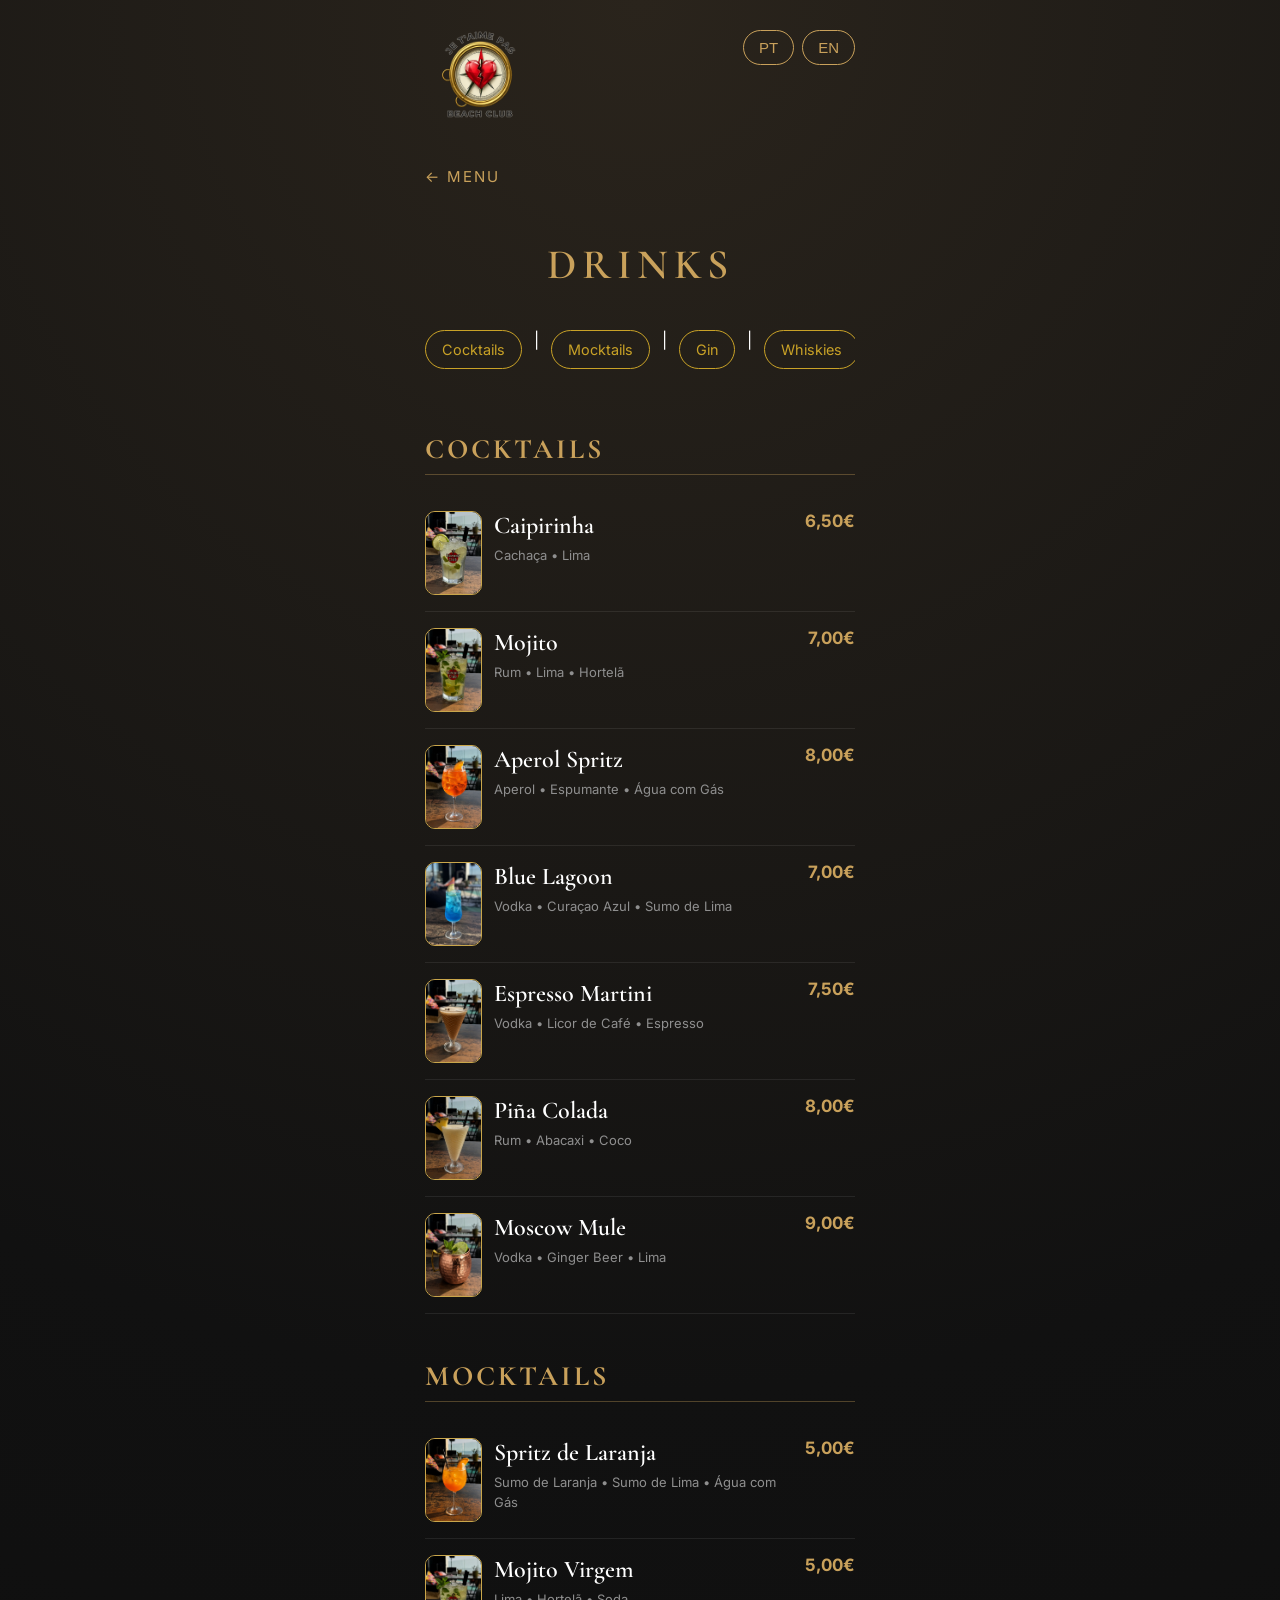
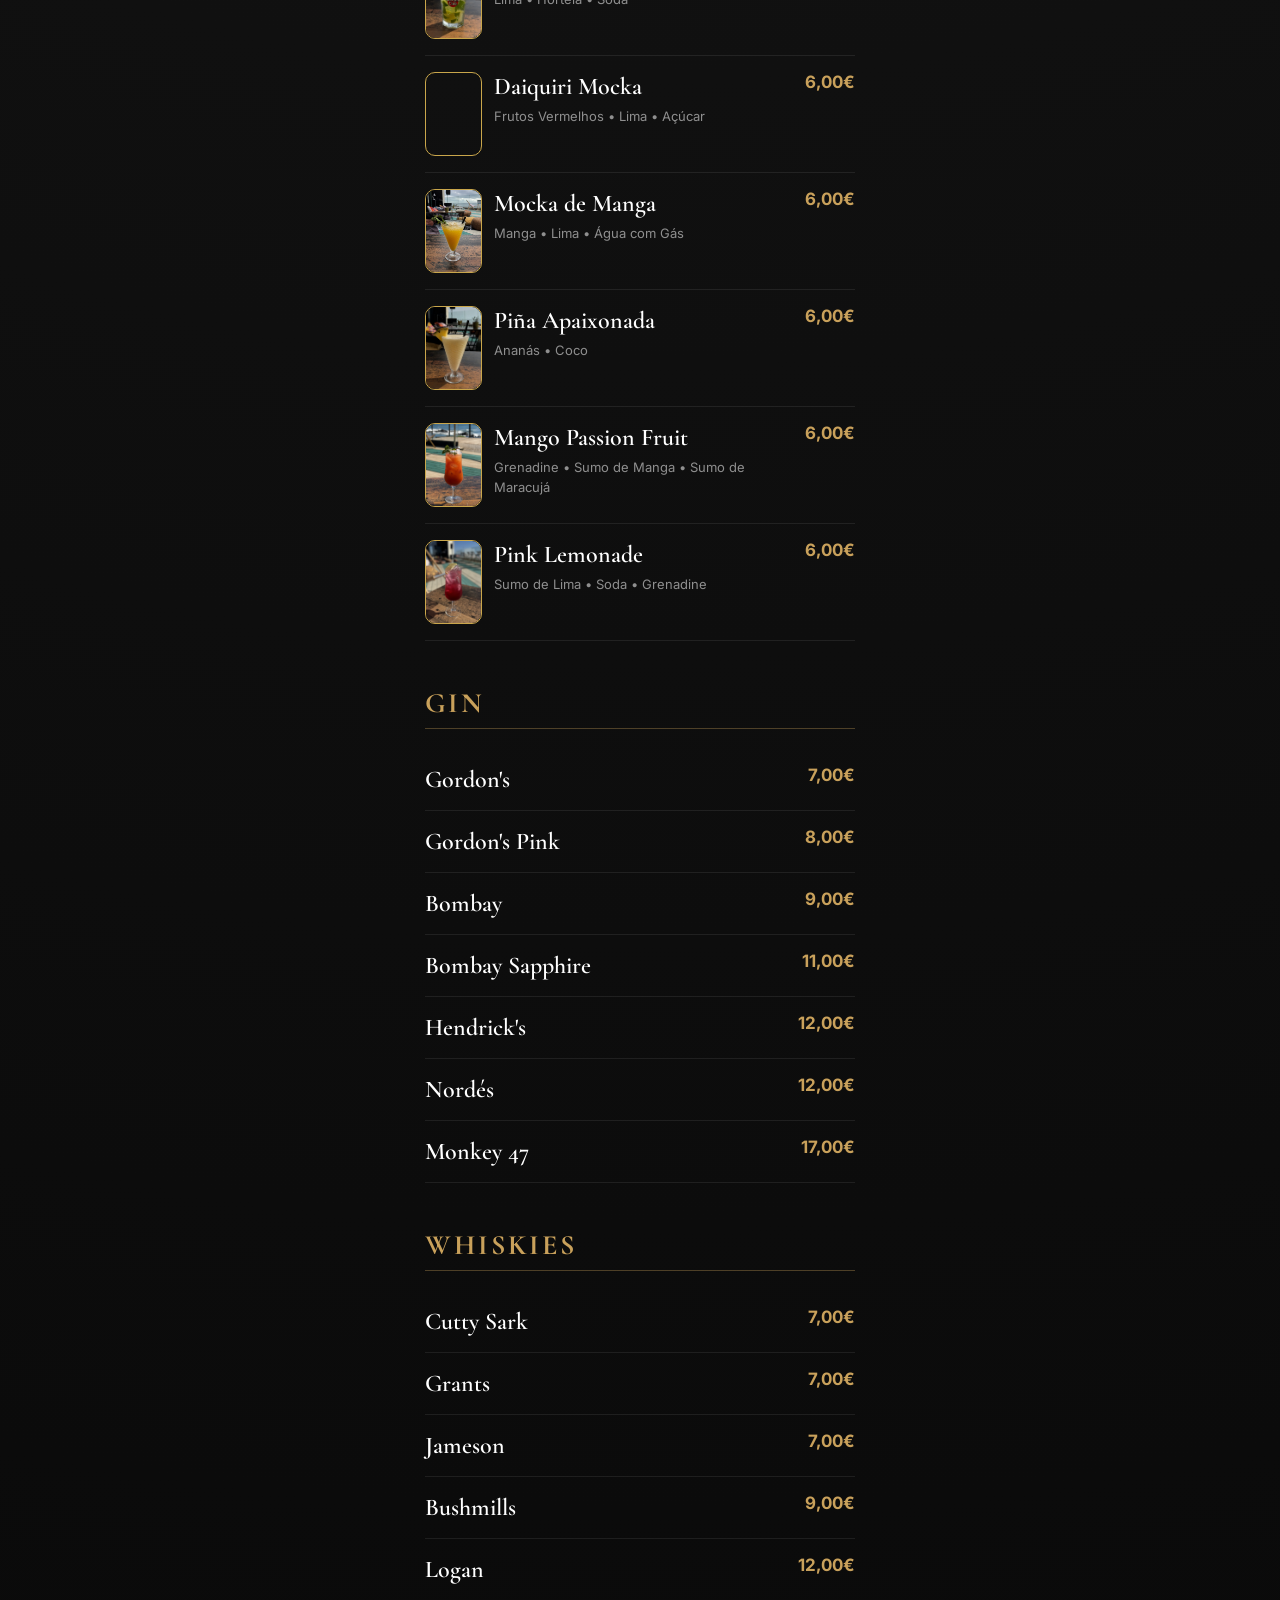
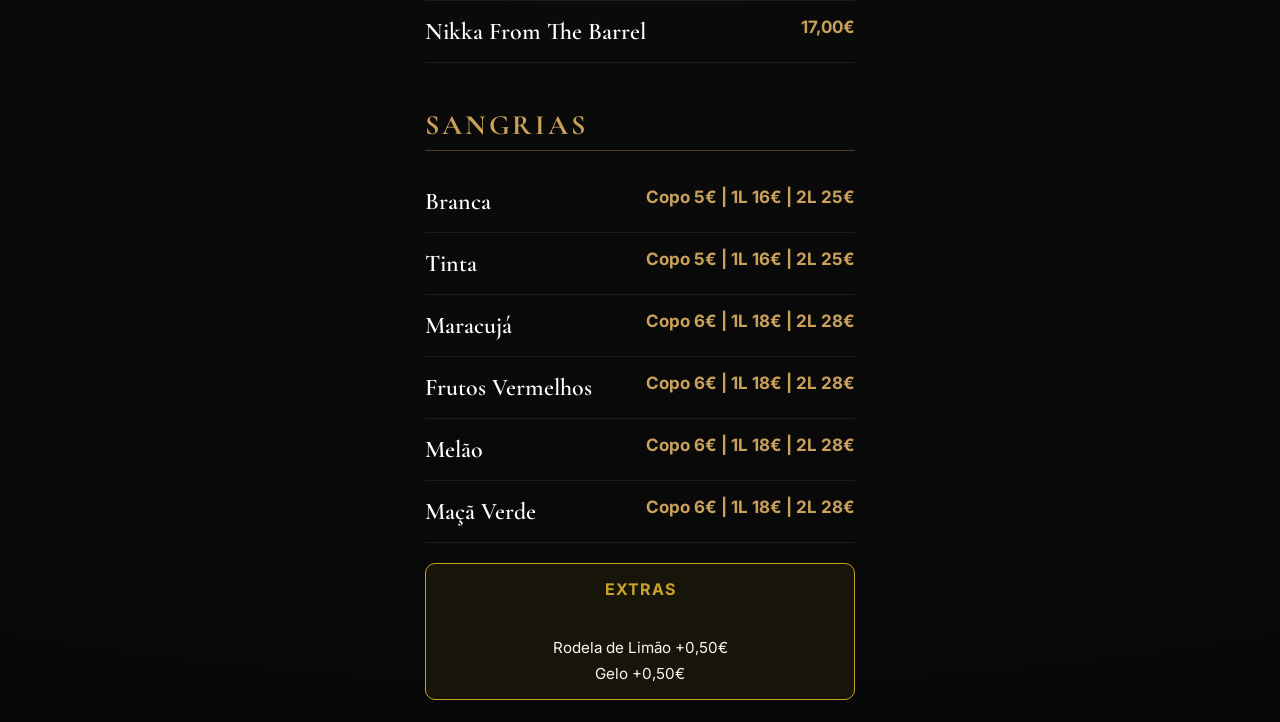
==== commit 3b36c88c: "Update drinks.html" ====
--- a/drinks.html
+++ b/drinks.html
@@ -226,7 +226,10 @@
 
 <div class="drink">
 
-    <div class="drink-photo"></div>
+    <img src="mockamanga.jpg"
+         class="drink-photo"
+         onclick="openImage(this.src)"
+         alt="Mocka de Manga">
 
     <div class="drink-info">
         <strong>Mocka de Manga</strong>
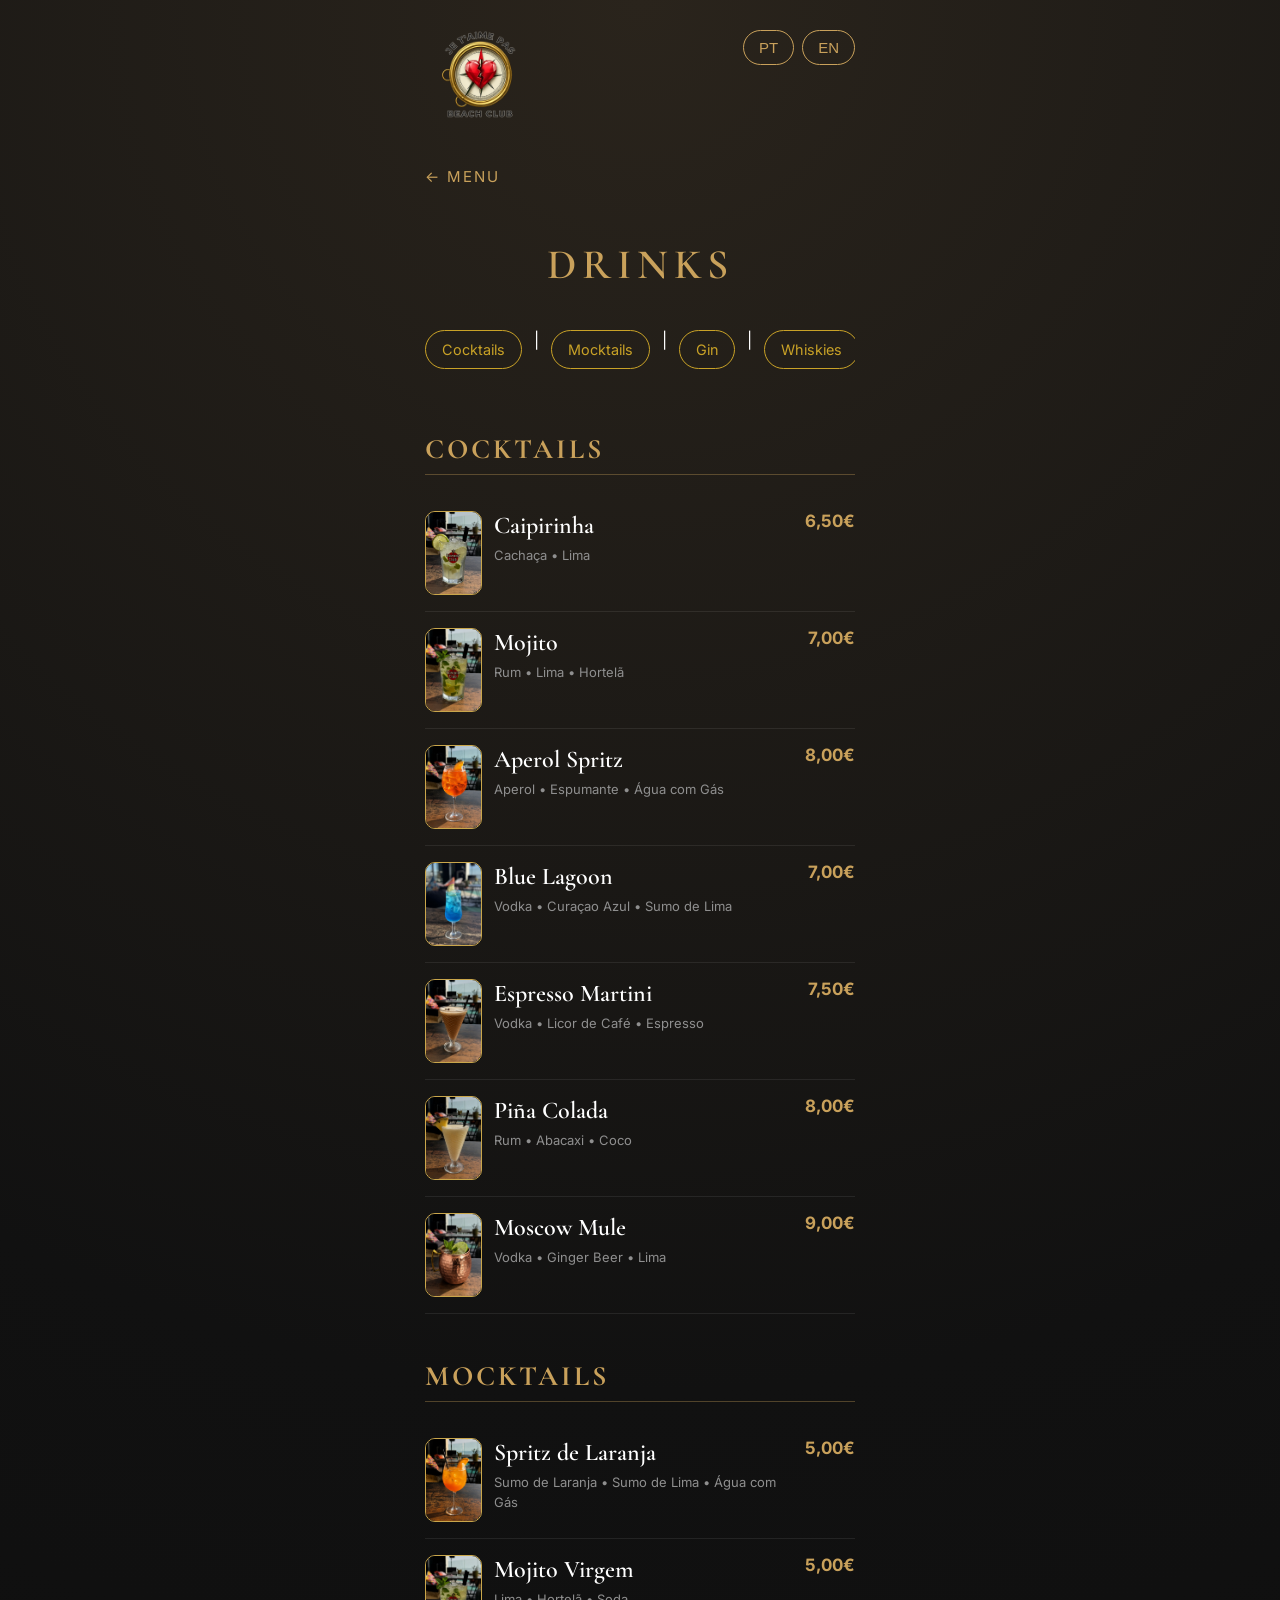
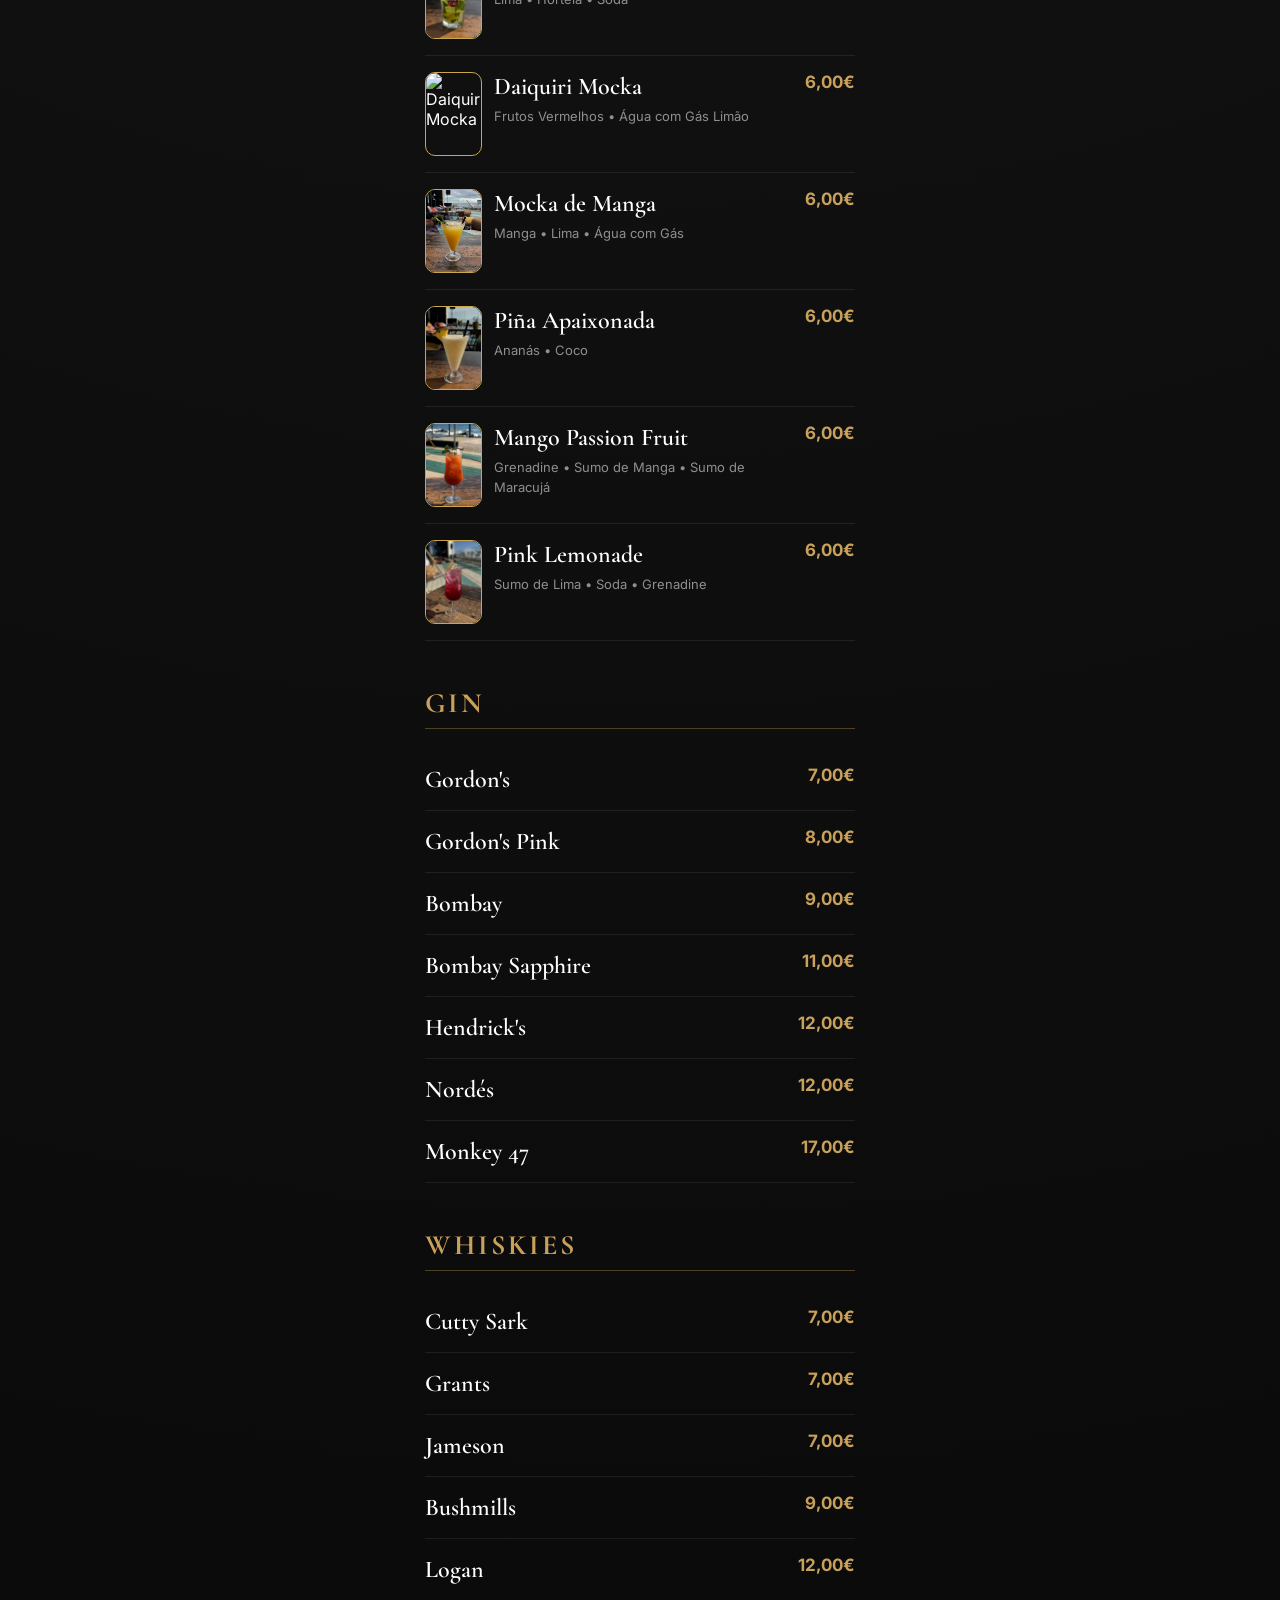
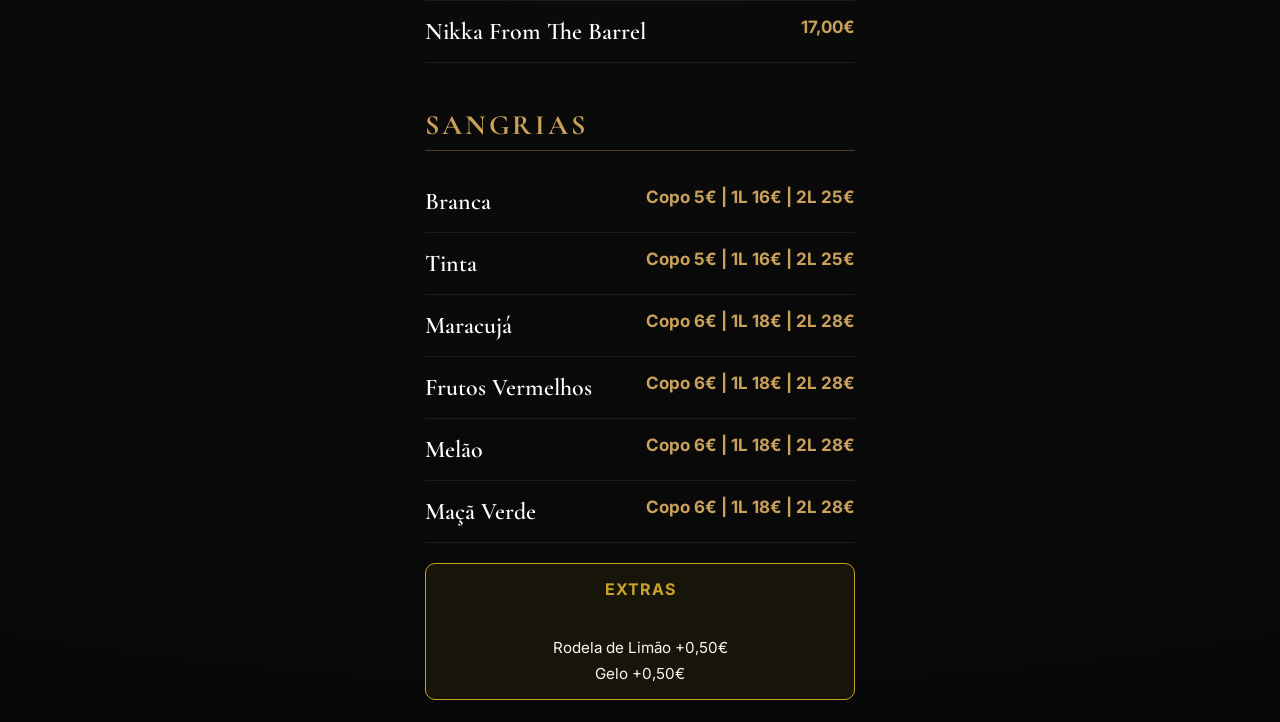
==== commit a4a5be45: "Update drinks.html" ====
--- a/drinks.html
+++ b/drinks.html
@@ -213,11 +213,14 @@
 
 <div class="drink">
 
-    <div class="drink-photo"></div>
+    <img src="daiquiri.jpg"
+         class="drink-photo"
+         onclick="openImage(this.src)"
+         alt="Daiquiri Mocka">
 
     <div class="drink-info">
         <strong>Daiquiri Mocka</strong>
-        <small>Frutos Vermelhos • Lima • Açúcar</small>
+        <small>Frutos Vermelhos • Água com Gás Limão</small>
     </div>
 
     <span>6,00€</span>
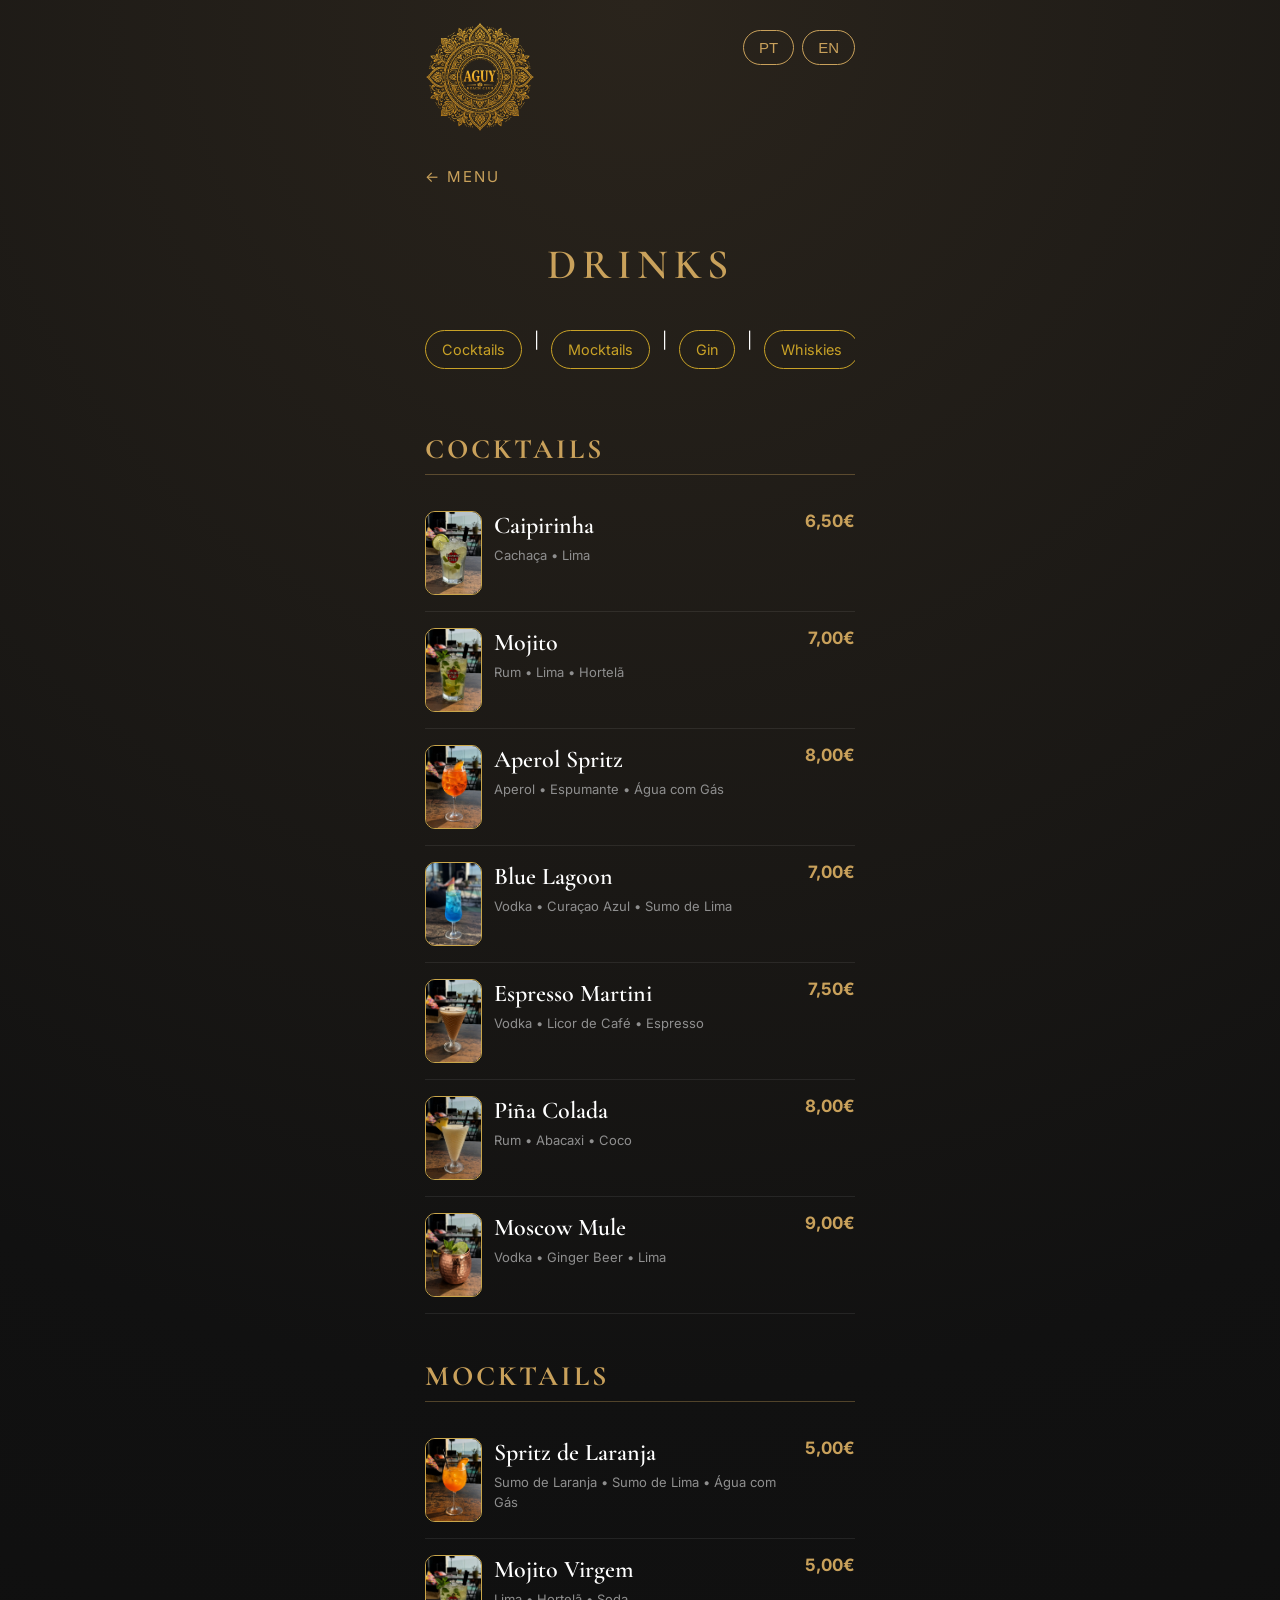
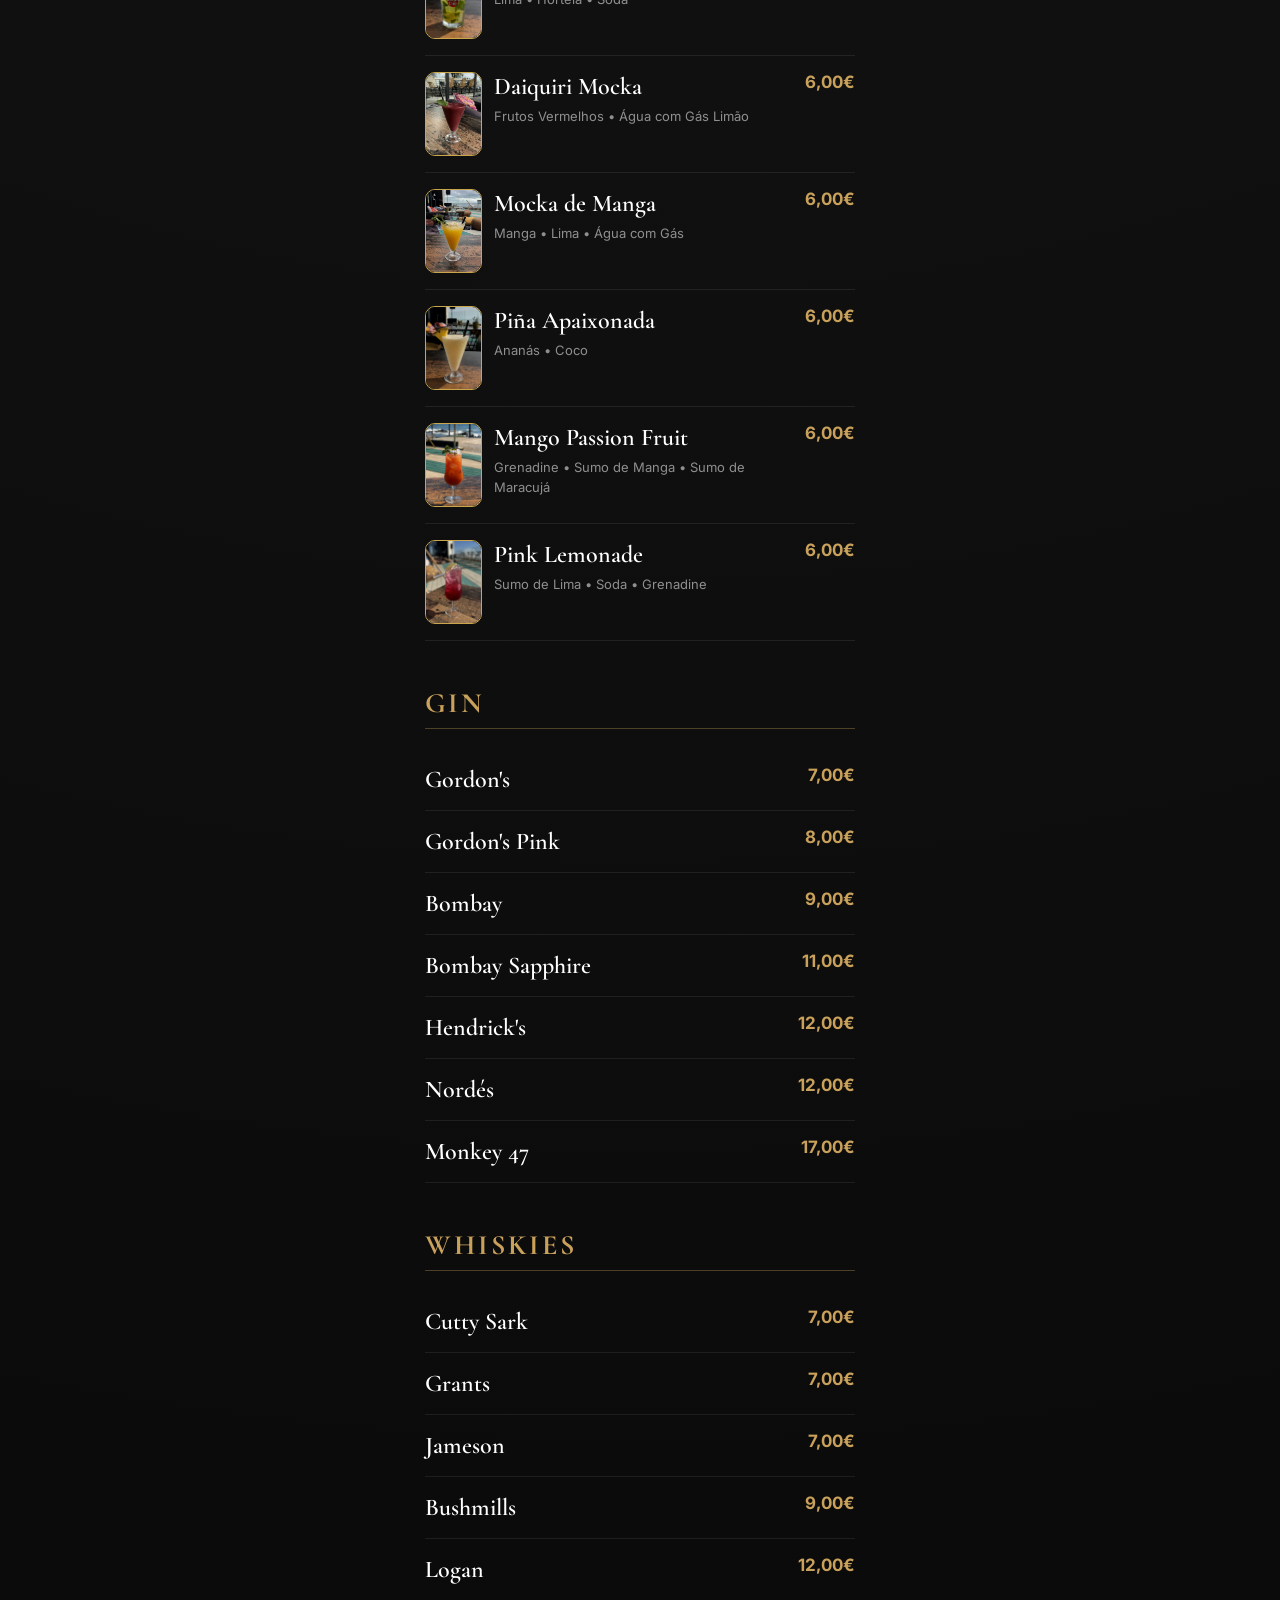
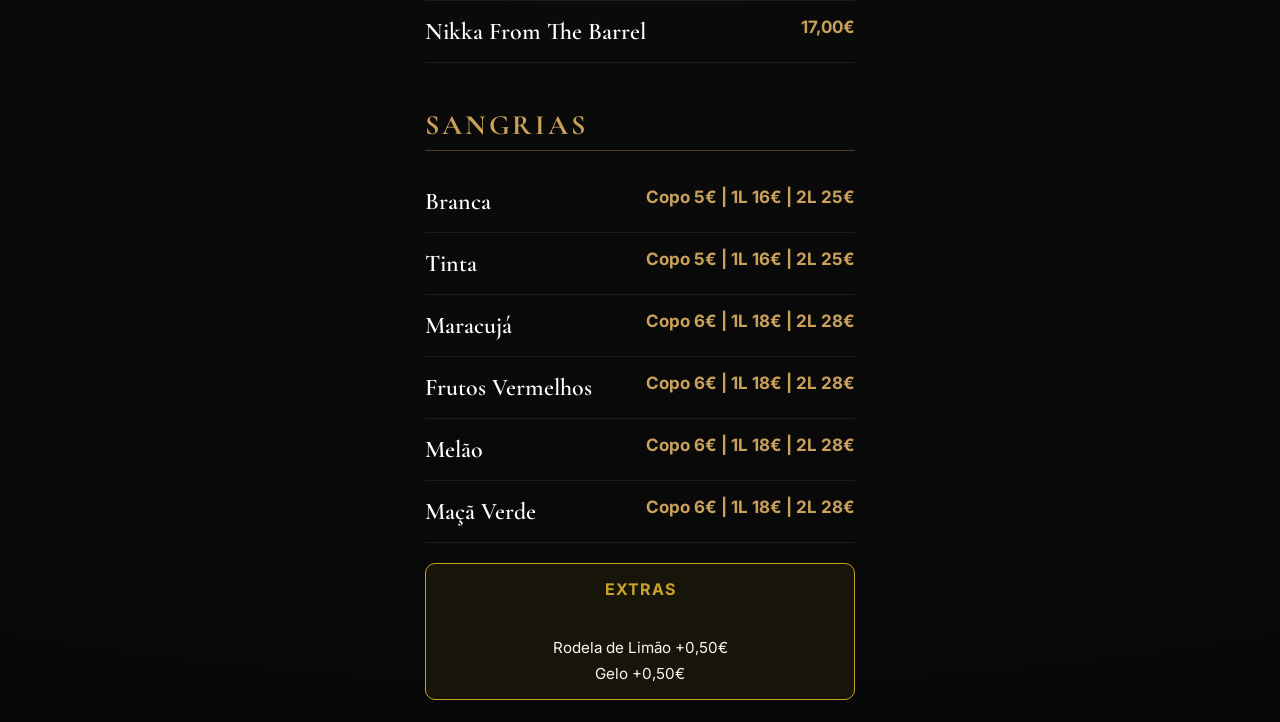
==== commit 22a5437a: "Update drinks.html" ====
--- a/drinks.html
+++ b/drinks.html
@@ -5,7 +5,7 @@
 <meta charset="UTF-8">
 <meta name="viewport" content="width=device-width, initial-scale=1.0">
 
-<title>Drinks | Je T'aime Pas Beach Club</title>
+<title>Drinks | AGUY BEACH CLUB</title>
 
 <link rel="preconnect" href="https://fonts.googleapis.com">
 <link rel="preconnect" href="https://fonts.gstatic.com" crossorigin>
@@ -23,7 +23,7 @@
 <header>
 
 <div class="logo">
-<img src="logo.png.PNG" alt="Logo">
+<img src="logo.PNG" alt="Logo">
 </div>
 
 <div class="lang">
